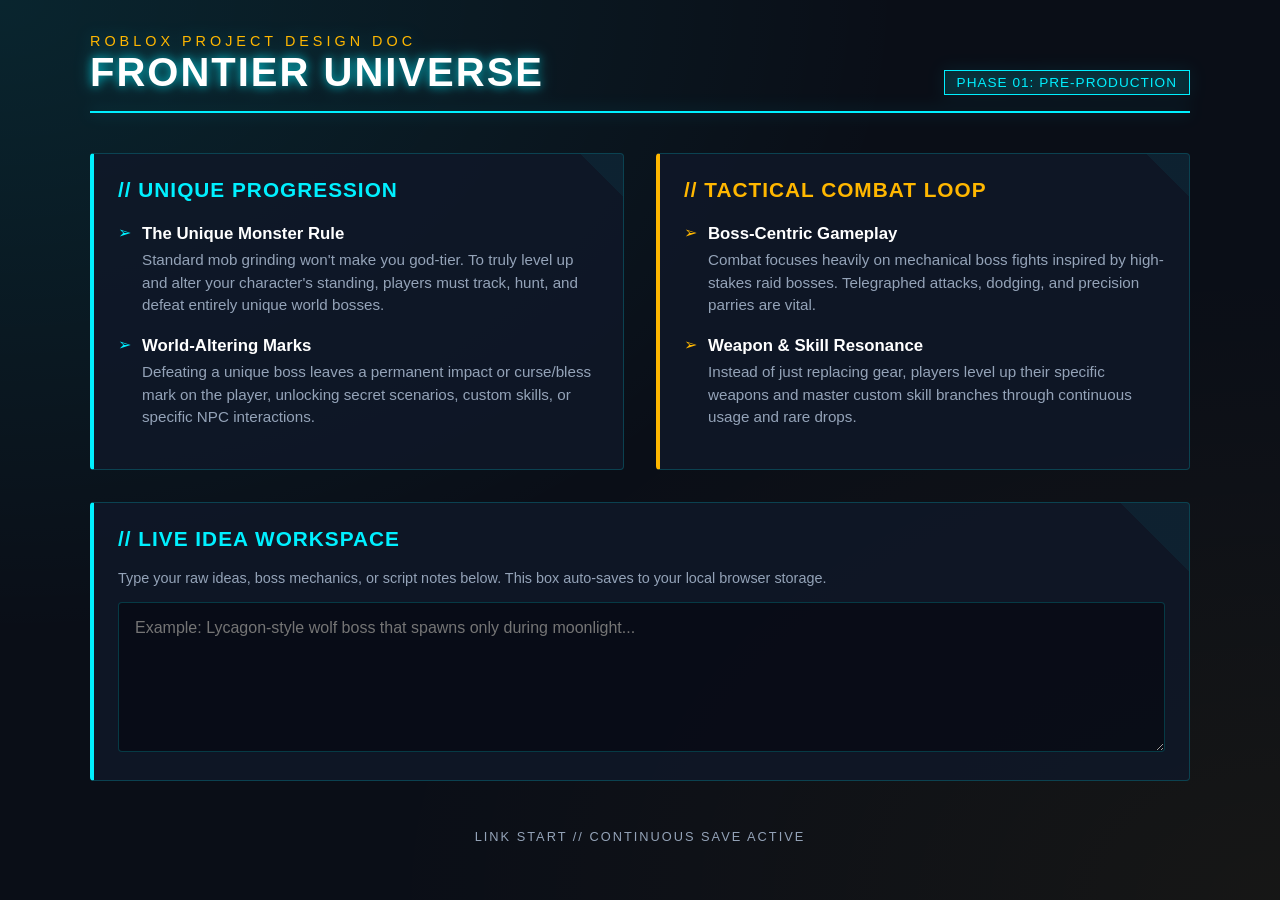
==== index.html @ 8f6ea32e "Create index.html" ====
<!DOCTYPE html>
<html lang="en">
<head>
    <meta charset="UTF-8">
    <meta name="viewport" content="width=device-width, initial-scale=1.0">
    <title>Roblox Project: Frontier - Design Dashboard</title>
    <style>
        :root {
            --bg-color: #0a0e17;
            --panel-bg: rgba(16, 24, 40, 0.85);
            --neon-cyan: #00f0ff;
            --neon-gold: #ffb700;
            --text-main: #e2e8f0;
            --text-dim: #94a3b8;
            --border-glow: drop-shadow(0 0 8px rgba(0, 240, 255, 0.3));
        }

        * {
            box-sizing: border-box;
            margin: 0;
            padding: 0;
            font-family: 'Segoe UI', Roboto, Helvetica, Arial, sans-serif;
        }

        body {
            background-color: var(--bg-color);
            background-image: 
                radial-gradient(at 0% 0%, rgba(0, 240, 255, 0.1) 0px, transparent 50%),
                radial-gradient(at 100% 100%, rgba(255, 183, 0, 0.05) 0px, transparent 50%);
            color: var(--text-main);
            min-height: 100vh;
            padding: 2rem;
            display: flex;
            justify-content: center;
        }

        .container {
            width: 100%;
            max-width: 1100px;
        }

        /* HUD Header */
        header {
            border-bottom: 2px solid var(--neon-cyan);
            padding-bottom: 1rem;
            margin-bottom: 2.5rem;
            display: flex;
            justify-content: space-between;
            align-items: flex-end;
            filter: var(--border-glow);
        }

        .logo-area h1 {
            font-size: 2.5rem;
            font-weight: 800;
            text-transform: uppercase;
            letter-spacing: 2px;
            color: #fff;
            text-shadow: 0 0 10px rgba(0, 240, 255, 0.6);
        }

        .logo-area span {
            color: var(--neon-gold);
            font-size: 0.9rem;
            letter-spacing: 4px;
            text-transform: uppercase;
        }

        .status-badge {
            font-size: 0.85rem;
            color: var(--neon-cyan);
            border: 1px solid var(--neon-cyan);
            padding: 0.25rem 0.75rem;
            text-transform: uppercase;
            letter-spacing: 1px;
            background: rgba(0, 240, 255, 0.1);
        }

        /* Grid Layout */
        .grid {
            display: grid;
            grid-template-columns: 1fr 1fr;
            gap: 2rem;
            margin-bottom: 2rem;
        }

        @media (max-width: 768px) {
            .grid {
                grid-template-columns: 1fr;
            }
        }

        /* Glassmorphic Panels */
        .panel {
            background: var(--panel-bg);
            border: 1px solid rgba(0, 240, 255, 0.2);
            border-left: 4px solid var(--neon-cyan);
            padding: 1.5rem;
            border-radius: 4px;
            position: relative;
            overflow: hidden;
        }

        .panel.gold-variant {
            border-left-color: var(--neon-gold);
            border-solid: 1px rgba(255, 183, 0, 0.2);
        }

        .panel::before {
            content: '';
            position: absolute;
            top: 0;
            left: 0;
            width: 100%;
            height: 100%;
            background: linear-gradient(45deg, transparent 95%, rgba(0, 240, 255, 0.05) 95%);
            pointer-events: none;
        }

        h2 {
            font-size: 1.3rem;
            text-transform: uppercase;
            letter-spacing: 1px;
            margin-bottom: 1.2rem;
            display: flex;
            align-items: center;
            gap: 0.5rem;
        }

        .panel h2 { color: var(--neon-cyan); }
        .panel.gold-variant h2 { color: var(--neon-gold); }

        /* Feature Lists */
        ul {
            list-style: none;
        }

        li {
            margin-bottom: 1rem;
            position: relative;
            padding-left: 1.5rem;
            line-height: 1.5;
        }

        li::before {
            content: '➢';
            position: absolute;
            left: 0;
            color: var(--neon-cyan);
        }

        .gold-variant li::before {
            color: var(--neon-gold);
        }

        li strong {
            color: #fff;
            display: block;
            font-size: 1.05rem;
            margin-bottom: 0.15rem;
        }

        li p {
            color: var(--text-dim);
            font-size: 0.95rem;
        }

        /* Full Width Scratchpad */
        .scratchpad-area {
            grid-column: 1 / -1;
        }

        textarea {
            width: 100%;
            height: 150px;
            background: rgba(5, 8, 15, 0.6);
            border: 1px solid rgba(0, 240, 255, 0.2);
            border-radius: 4px;
            padding: 1rem;
            color: var(--text-main);
            font-size: 1rem;
            resize: vertical;
            outline: none;
            transition: border-color 0.3s;
        }

        textarea:focus {
            border-color: var(--neon-cyan);
            box-shadow: 0 0 10px rgba(0, 240, 255, 0.2);
        }

        footer {
            text-align: center;
            margin-top: 3rem;
            font-size: 0.8rem;
            color: var(--text-dim);
            text-transform: uppercase;
            letter-spacing: 2px;
        }
    </style>
</head>
<body>

<div class="container">
    
    <!-- HUD HEADER -->
    <header>
        <div class="logo-area">
            <span>Roblox Project Design Doc</span>
            <h1>Frontier Universe</h1>
        </div>
        <div class="status-badge">Phase 01: Pre-Production</div>
    </header>

    <!-- MAIN COGNITIVE GRID -->
    <div class="grid">
        
        <!-- CORE PROGRESSION MECHANIC -->
        <div class="panel">
            <h2>// Unique Progression</h2>
            <ul>
                <li>
                    <strong>The Unique Monster Rule</strong>
                    <p>Standard mob grinding won't make you god-tier. To truly level up and alter your character's standing, players must track, hunt, and defeat entirely unique world bosses.</p>
                </li>
                <li>
                    <strong>World-Altering Marks</strong>
                    <p>Defeating a unique boss leaves a permanent impact or curse/bless mark on the player, unlocking secret scenarios, custom skills, or specific NPC interactions.</p>
                </li>
            </ul>
        </div>

        <!-- COMBAT & GEAR -->
        <div class="panel gold-variant">
            <h2>// Tactical Combat Loop</h2>
            <ul>
                <li>
                    <strong>Boss-Centric Gameplay</strong>
                    <p>Combat focuses heavily on mechanical boss fights inspired by high-stakes raid bosses. Telegraphed attacks, dodging, and precision parries are vital.</p>
                </li>
                <li>
                    <strong>Weapon & Skill Resonance</strong>
                    <p>Instead of just replacing gear, players level up their specific weapons and master custom skill branches through continuous usage and rare drops.</p>
                </li>
            </ul>
        </div>

        <!-- SCRATCHPAD FOR BRAINSTORMING -->
        <div class="panel scratchpad-area">
            <h2>// Live Idea Workspace</h2>
            <p style="color: var(--text-dim); font-size: 0.9rem; margin-bottom: 1rem;">
                Type your raw ideas, boss mechanics, or script notes below. This box auto-saves to your local browser storage.
            </p>
            <textarea id="brainstorm-box" placeholder="Example: Lycagon-style wolf boss that spawns only during moonlight..."></textarea>
        </div>

    </div>

    <footer>
        Link Start // Continuous Save Active
    </footer>

</div>

<script>
    // Simple Auto-Save function for your brainstorming session
    const scratchpad = document.getElementById('brainstorm-box');
    
    // Load saved notes if they exist
    if (localStorage.getItem('roblox_frontiers_notes')) {
        scratchpad.value = localStorage.getItem('roblox_frontiers_notes');
    }

    // Listen for typing and save to local storage
    scratchpad.addEventListener('input', () => {
        localStorage.setItem('roblox_frontiers_notes', scratchpad.value);
    });
</script>

</body>
</html>
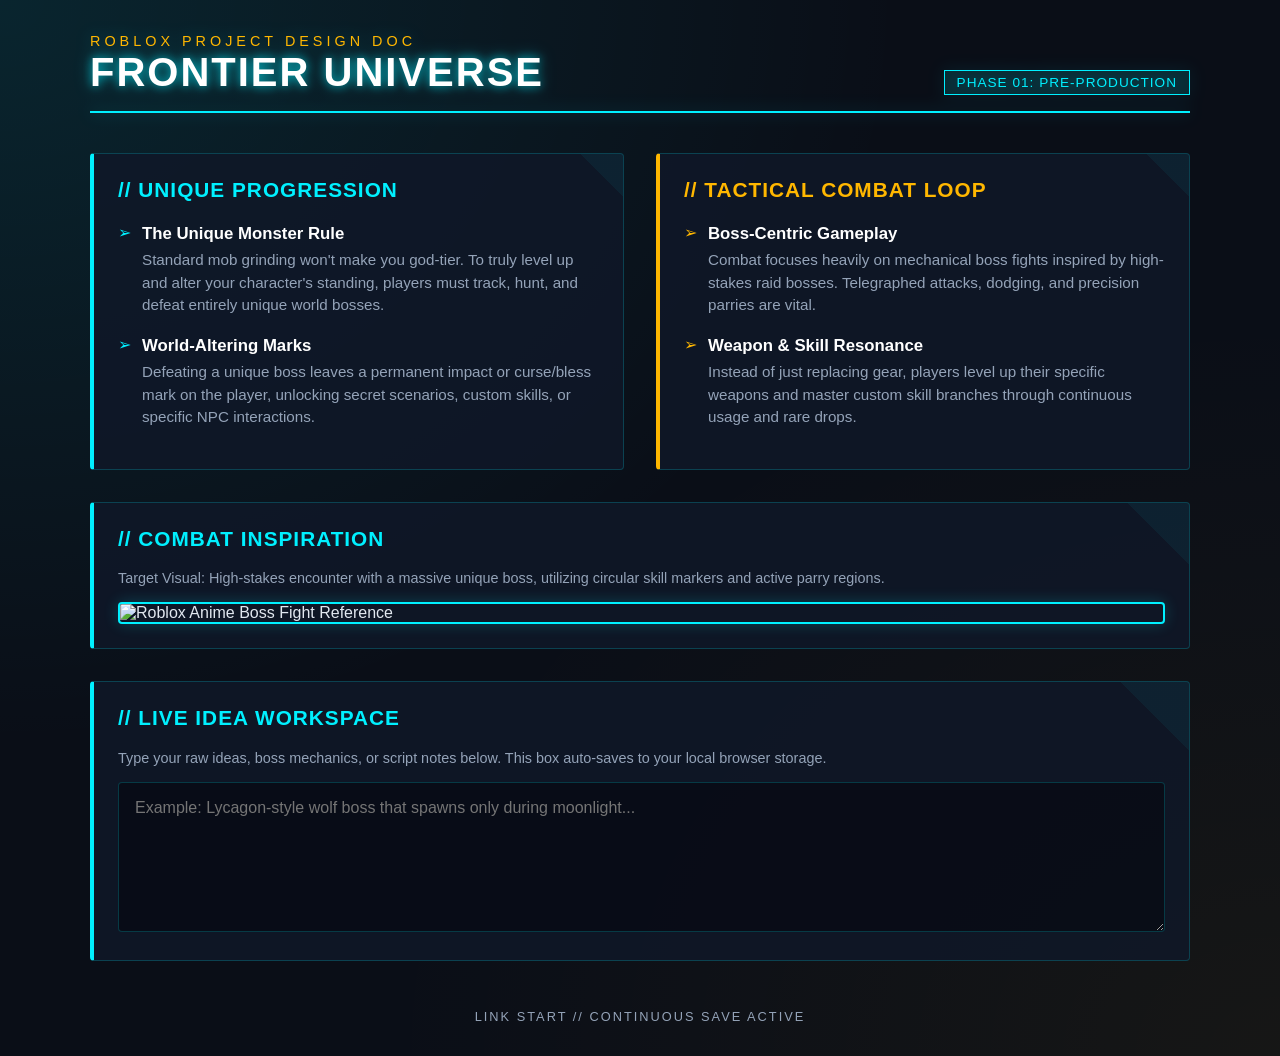
==== commit 784bf5e4: "add a picture" ====
--- a/index.html
+++ b/index.html
@@ -165,9 +165,19 @@
             font-size: 0.95rem;
         }
 
-        /* Full Width Scratchpad */
-        .scratchpad-area {
+        /* Full Width Panels */
+        .full-width {
             grid-column: 1 / -1;
+        }
+
+        .concept-image {
+            max-width: 100%;
+            height: auto;
+            border: 2px solid var(--neon-cyan);
+            border-radius: 4px;
+            box-shadow: 0 0 15px rgba(0, 240, 255, 0.2);
+            margin: 1rem auto 0 auto;
+            display: block;
         }
 
         textarea {
@@ -245,8 +255,15 @@
             </ul>
         </div>
 
+        <!-- IMAGE PANEL -->
+        <div class="panel full-width">
+            <h2>// Combat Inspiration</h2>
+            <p style="color: var(--text-dim); font-size: 0.9rem;">Target Visual: High-stakes encounter with a massive unique boss, utilizing circular skill markers and active parry regions.</p>
+            <img src="https://res.ldrescdn.com/rms/ldplayer/process/img/92200696b1ab4dd2b267f02f9600a9641764191090.jpg?x-oss-process=image/format,webp/quality,Q_100/resize,w_1024" alt="Roblox Anime Boss Fight Reference" class="concept-image">
+        </div>
+
         <!-- SCRATCHPAD FOR BRAINSTORMING -->
-        <div class="panel scratchpad-area">
+        <div class="panel full-width">
             <h2>// Live Idea Workspace</h2>
             <p style="color: var(--text-dim); font-size: 0.9rem; margin-bottom: 1rem;">
                 Type your raw ideas, boss mechanics, or script notes below. This box auto-saves to your local browser storage.
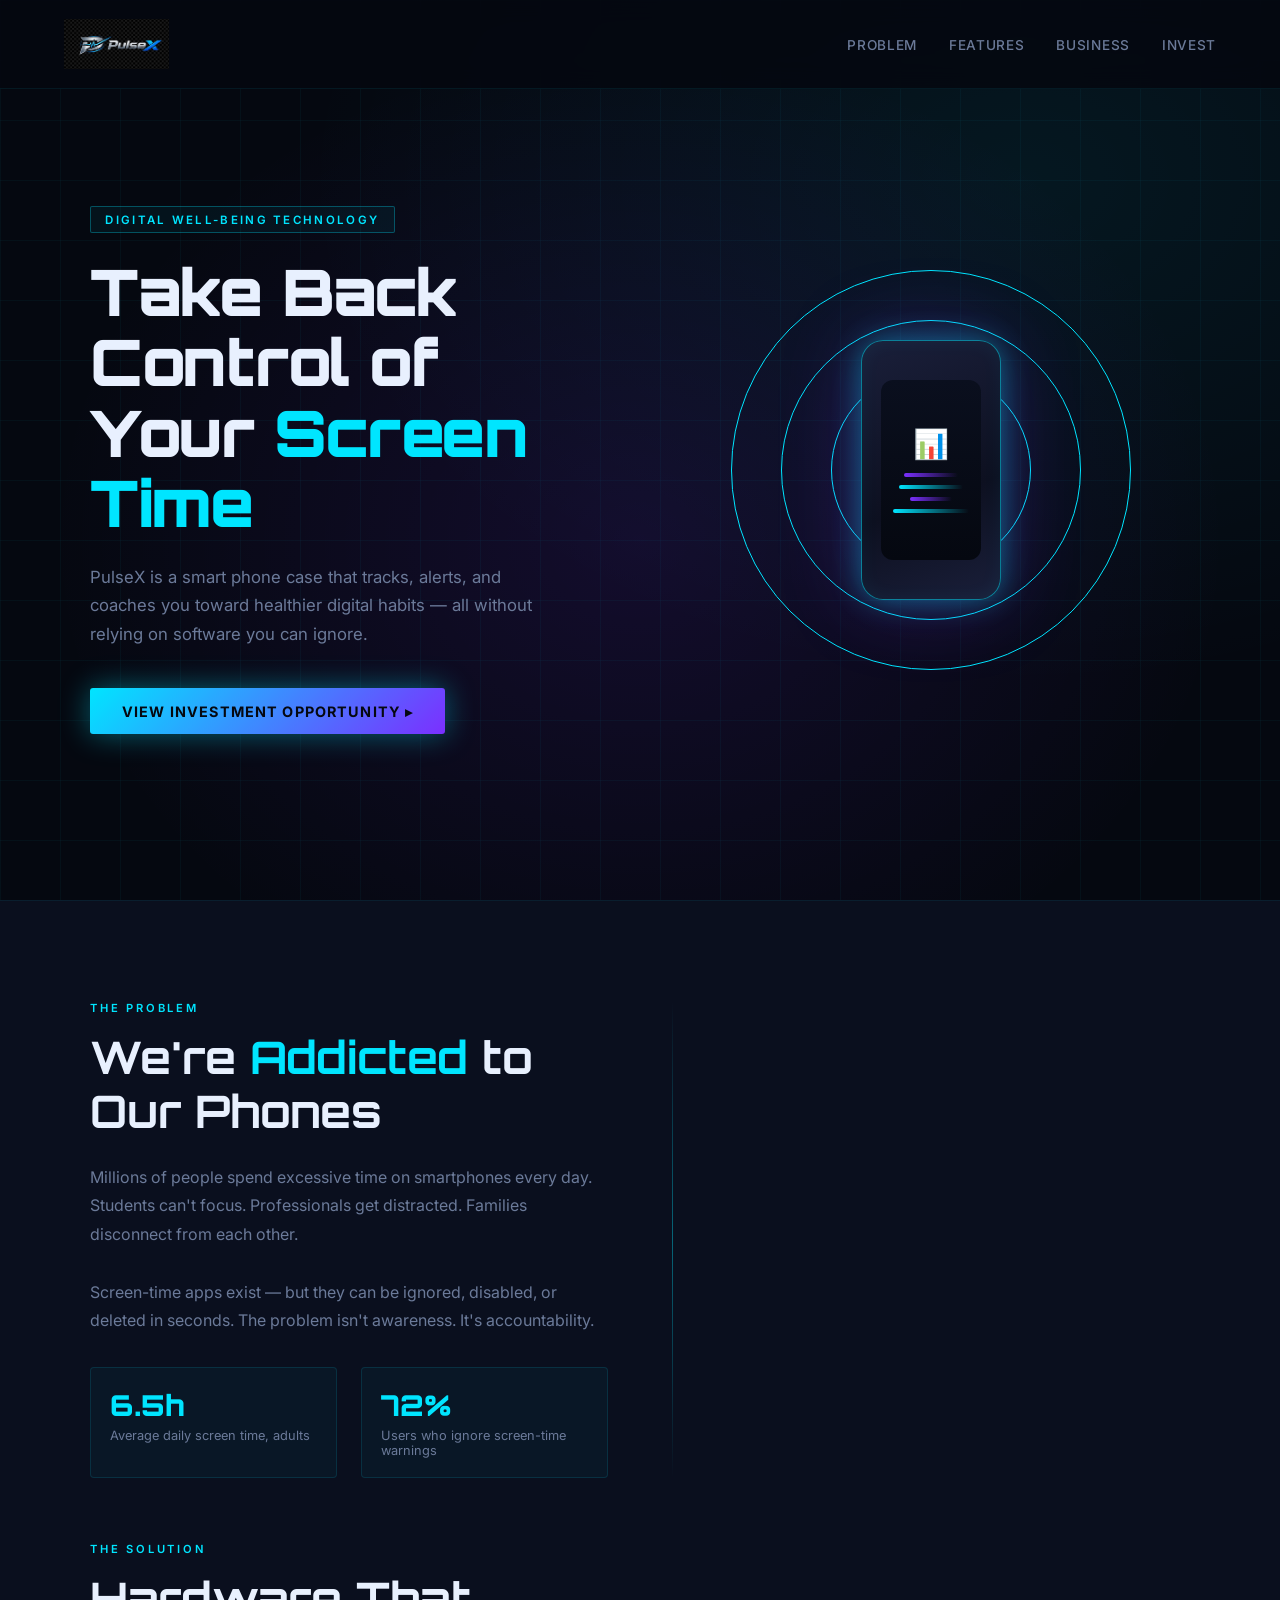
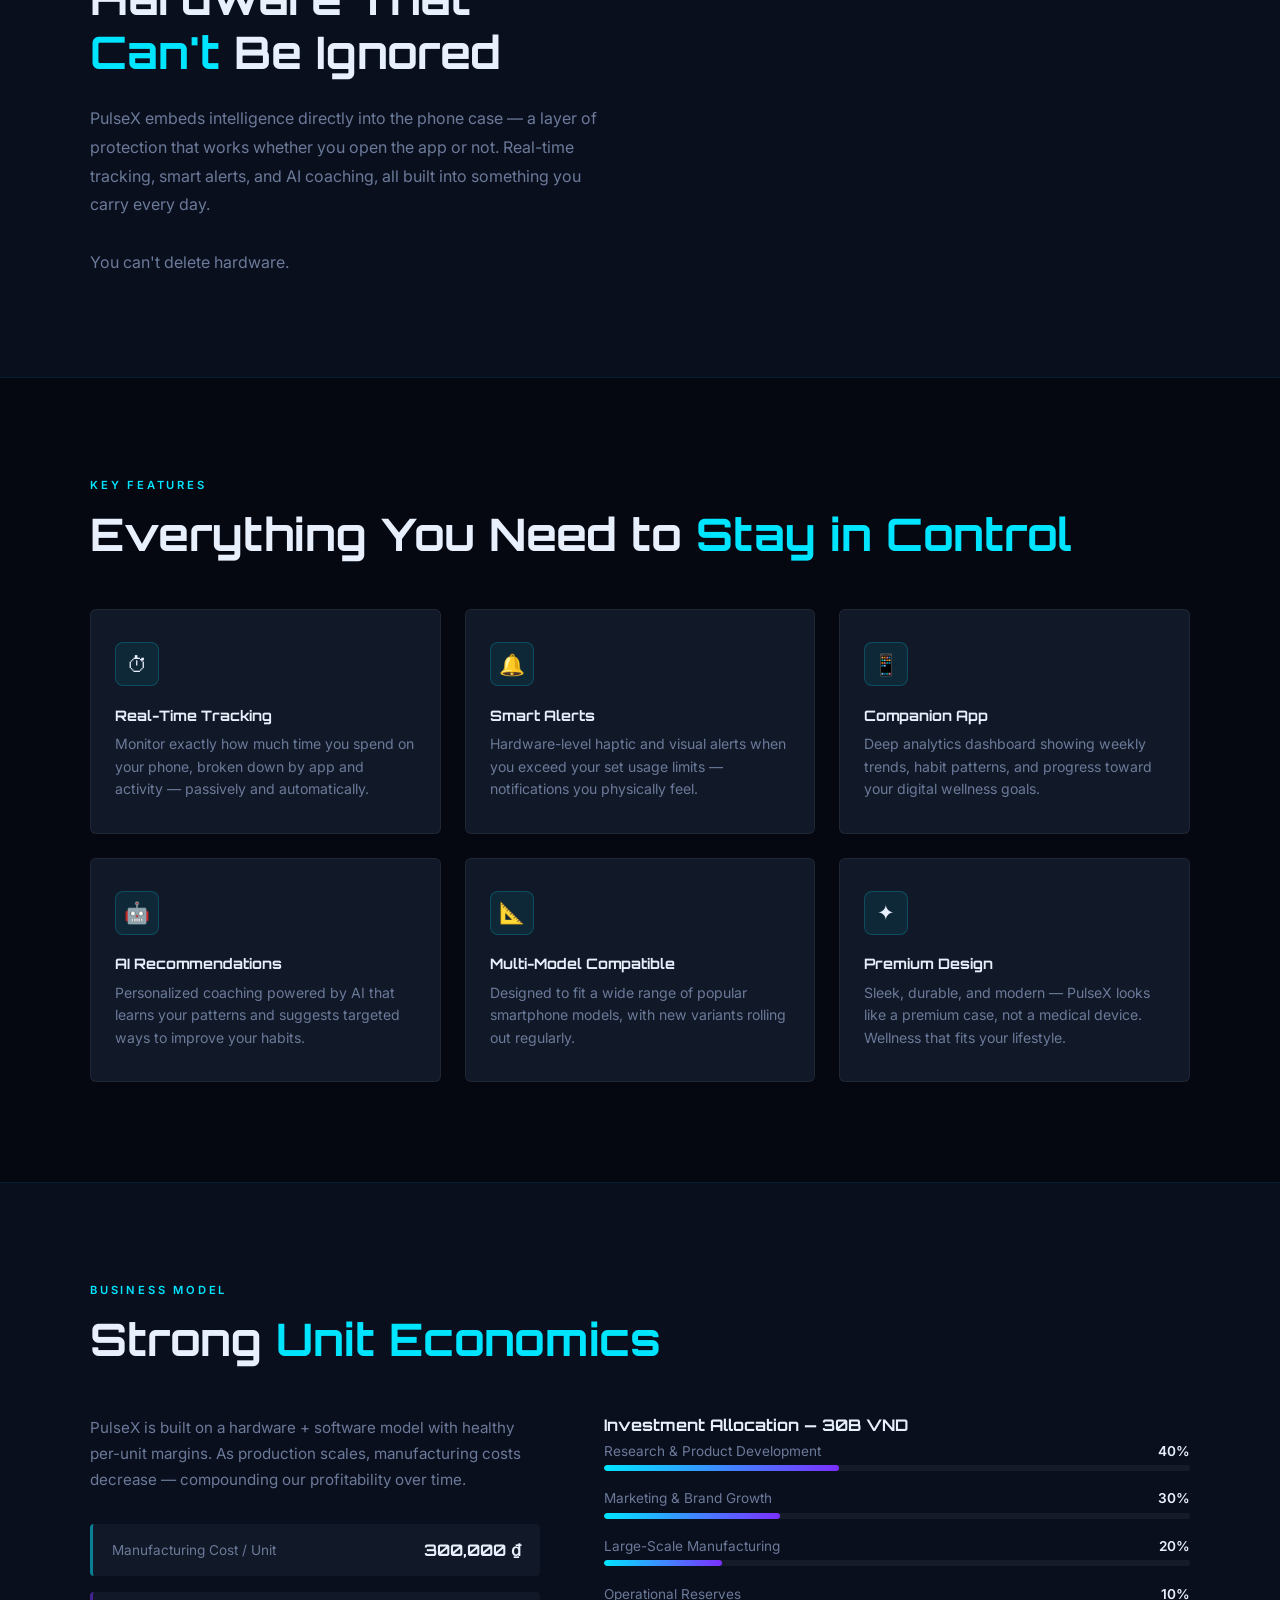
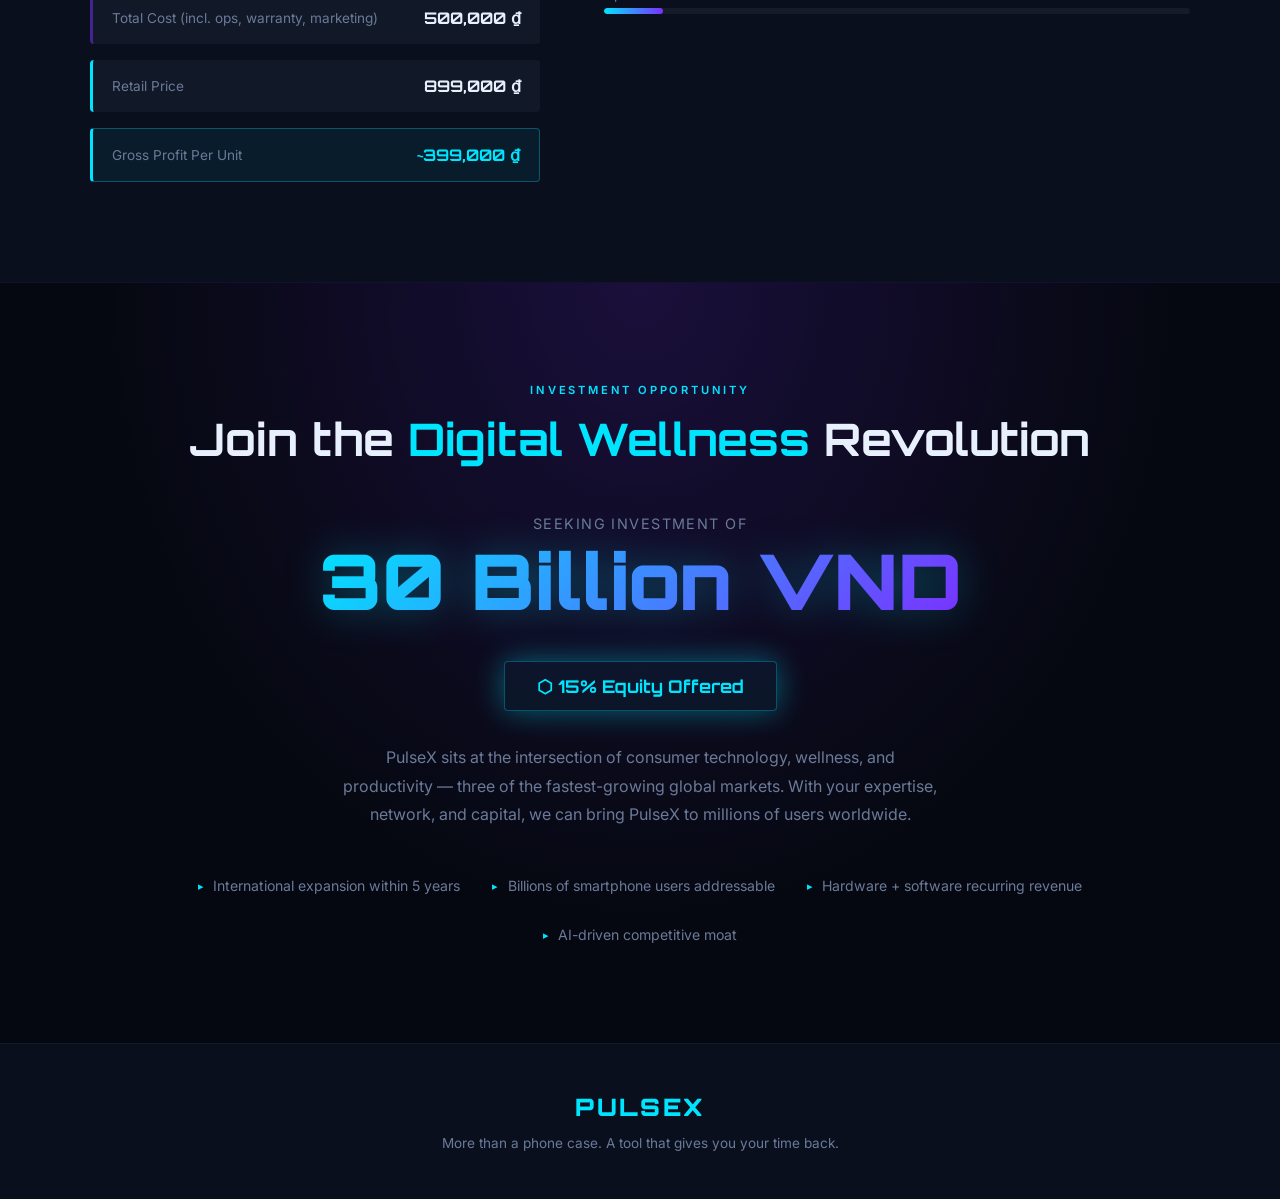
==== commit 7353fd22: "rename website html page" ====
--- a/index.html
+++ b/index.html
@@ -1,298 +1,616 @@
 <!DOCTYPE html>
 <html lang="en">
 <head>
-    <meta charset="UTF-8">
-    <meta name="viewport" content="width=device-width, initial-scale=1.0">
-    <title>Roblox Project: Frontier - Design Dashboard</title>
-    <style>
-        :root {
-            --bg-color: #0a0e17;
-            --panel-bg: rgba(16, 24, 40, 0.85);
-            --neon-cyan: #00f0ff;
-            --neon-gold: #ffb700;
-            --text-main: #e2e8f0;
-            --text-dim: #94a3b8;
-            --border-glow: drop-shadow(0 0 8px rgba(0, 240, 255, 0.3));
-        }
-
-        * {
-            box-sizing: border-box;
-            margin: 0;
-            padding: 0;
-            font-family: 'Segoe UI', Roboto, Helvetica, Arial, sans-serif;
-        }
-
-        body {
-            background-color: var(--bg-color);
-            background-image: 
-                radial-gradient(at 0% 0%, rgba(0, 240, 255, 0.1) 0px, transparent 50%),
-                radial-gradient(at 100% 100%, rgba(255, 183, 0, 0.05) 0px, transparent 50%);
-            color: var(--text-main);
-            min-height: 100vh;
-            padding: 2rem;
-            display: flex;
-            justify-content: center;
-        }
-
-        .container {
-            width: 100%;
-            max-width: 1100px;
-        }
-
-        /* HUD Header */
-        header {
-            border-bottom: 2px solid var(--neon-cyan);
-            padding-bottom: 1rem;
-            margin-bottom: 2.5rem;
-            display: flex;
-            justify-content: space-between;
-            align-items: flex-end;
-            filter: var(--border-glow);
-        }
-
-        .logo-area h1 {
-            font-size: 2.5rem;
-            font-weight: 800;
-            text-transform: uppercase;
-            letter-spacing: 2px;
-            color: #fff;
-            text-shadow: 0 0 10px rgba(0, 240, 255, 0.6);
-        }
-
-        .logo-area span {
-            color: var(--neon-gold);
-            font-size: 0.9rem;
-            letter-spacing: 4px;
-            text-transform: uppercase;
-        }
-
-        .status-badge {
-            font-size: 0.85rem;
-            color: var(--neon-cyan);
-            border: 1px solid var(--neon-cyan);
-            padding: 0.25rem 0.75rem;
-            text-transform: uppercase;
-            letter-spacing: 1px;
-            background: rgba(0, 240, 255, 0.1);
-        }
-
-        /* Grid Layout */
-        .grid {
-            display: grid;
-            grid-template-columns: 1fr 1fr;
-            gap: 2rem;
-            margin-bottom: 2rem;
-        }
-
-        @media (max-width: 768px) {
-            .grid {
-                grid-template-columns: 1fr;
-            }
-        }
-
-        /* Glassmorphic Panels */
-        .panel {
-            background: var(--panel-bg);
-            border: 1px solid rgba(0, 240, 255, 0.2);
-            border-left: 4px solid var(--neon-cyan);
-            padding: 1.5rem;
-            border-radius: 4px;
-            position: relative;
-            overflow: hidden;
-        }
-
-        .panel.gold-variant {
-            border-left-color: var(--neon-gold);
-            border-solid: 1px rgba(255, 183, 0, 0.2);
-        }
-
-        .panel::before {
-            content: '';
-            position: absolute;
-            top: 0;
-            left: 0;
-            width: 100%;
-            height: 100%;
-            background: linear-gradient(45deg, transparent 95%, rgba(0, 240, 255, 0.05) 95%);
-            pointer-events: none;
-        }
-
-        h2 {
-            font-size: 1.3rem;
-            text-transform: uppercase;
-            letter-spacing: 1px;
-            margin-bottom: 1.2rem;
-            display: flex;
-            align-items: center;
-            gap: 0.5rem;
-        }
-
-        .panel h2 { color: var(--neon-cyan); }
-        .panel.gold-variant h2 { color: var(--neon-gold); }
-
-        /* Feature Lists */
-        ul {
-            list-style: none;
-        }
-
-        li {
-            margin-bottom: 1rem;
-            position: relative;
-            padding-left: 1.5rem;
-            line-height: 1.5;
-        }
-
-        li::before {
-            content: '➢';
-            position: absolute;
-            left: 0;
-            color: var(--neon-cyan);
-        }
-
-        .gold-variant li::before {
-            color: var(--neon-gold);
-        }
-
-        li strong {
-            color: #fff;
-            display: block;
-            font-size: 1.05rem;
-            margin-bottom: 0.15rem;
-        }
-
-        li p {
-            color: var(--text-dim);
-            font-size: 0.95rem;
-        }
-
-        /* Full Width Panels */
-        .full-width {
-            grid-column: 1 / -1;
-        }
-
-        .concept-image {
-            max-width: 100%;
-            height: auto;
-            border: 2px solid var(--neon-cyan);
-            border-radius: 4px;
-            box-shadow: 0 0 15px rgba(0, 240, 255, 0.2);
-            margin: 1rem auto 0 auto;
-            display: block;
-        }
-
-        textarea {
-            width: 100%;
-            height: 150px;
-            background: rgba(5, 8, 15, 0.6);
-            border: 1px solid rgba(0, 240, 255, 0.2);
-            border-radius: 4px;
-            padding: 1rem;
-            color: var(--text-main);
-            font-size: 1rem;
-            resize: vertical;
-            outline: none;
-            transition: border-color 0.3s;
-        }
-
-        textarea:focus {
-            border-color: var(--neon-cyan);
-            box-shadow: 0 0 10px rgba(0, 240, 255, 0.2);
-        }
-
-        footer {
-            text-align: center;
-            margin-top: 3rem;
-            font-size: 0.8rem;
-            color: var(--text-dim);
-            text-transform: uppercase;
-            letter-spacing: 2px;
-        }
-    </style>
+<meta charset="UTF-8"/>
+<meta name="viewport" content="width=device-width, initial-scale=1.0"/>
+<title>PulseX – Smart Phone Case for Digital Well-Being</title>
+<link href="https://fonts.googleapis.com/css2?family=Orbitron:wght@400;700;900&family=Inter:wght@300;400;500;600&display=swap" rel="stylesheet"/>
+<style>
+  :root {
+    --black: #050810;
+    --deep: #0a0f1e;
+    --card: #111827;
+    --cyan: #00E5FF;
+    --purple: #7B2FFF;
+    --white: #E8F0FE;
+    --dim: #6B7A99;
+    --glow-cyan: 0 0 30px rgba(0,229,255,0.4);
+    --glow-purple: 0 0 30px rgba(123,47,255,0.4);
+  }
+
+  *, *::before, *::after { box-sizing: border-box; margin: 0; padding: 0; }
+
+  html { scroll-behavior: smooth; }
+
+  body {
+    background: var(--black);
+    color: var(--white);
+    font-family: 'Inter', sans-serif;
+    overflow-x: hidden;
+  }
+
+  /* NAV */
+  nav {
+    position: fixed; top: 0; left: 0; right: 0; z-index: 100;
+    display: flex; align-items: center; justify-content: space-between;
+    padding: 1.2rem 5%;
+    background: rgba(5,8,16,0.85);
+    backdrop-filter: blur(12px);
+    border-bottom: 1px solid rgba(0,229,255,0.08);
+  }
+  .nav-logo {
+    font-family: 'Orbitron', sans-serif;
+    font-weight: 900; font-size: 1.3rem;
+    color: var(--cyan);
+    letter-spacing: 0.1em;
+  }
+  .nav-logo span { color: var(--white); }
+  .nav-links { display: flex; gap: 2rem; list-style: none; }
+  .nav-links a {
+    color: var(--dim); font-size: 0.85rem; text-decoration: none;
+    letter-spacing: 0.05em; text-transform: uppercase; font-weight: 500;
+    transition: color 0.2s;
+  }
+  .nav-links a:hover { color: var(--cyan); }
+
+  /* HERO */
+  #hero {
+    min-height: 100vh;
+    display: flex; align-items: center; justify-content: center;
+    position: relative; overflow: hidden;
+    padding: 120px 5% 80px;
+    background: radial-gradient(ellipse at 50% 60%, rgba(123,47,255,0.12) 0%, transparent 65%),
+                radial-gradient(ellipse at 80% 20%, rgba(0,229,255,0.07) 0%, transparent 50%),
+                var(--black);
+  }
+
+  /* grid lines */
+  #hero::before {
+    content: '';
+    position: absolute; inset: 0;
+    background-image:
+      linear-gradient(rgba(0,229,255,0.04) 1px, transparent 1px),
+      linear-gradient(90deg, rgba(0,229,255,0.04) 1px, transparent 1px);
+    background-size: 60px 60px;
+    pointer-events: none;
+  }
+
+  .hero-inner {
+    position: relative; z-index: 2;
+    display: grid; grid-template-columns: 1fr 1fr;
+    gap: 4rem; align-items: center; max-width: 1100px; width: 100%;
+  }
+
+  .hero-tag {
+    display: inline-block;
+    font-size: 0.72rem; letter-spacing: 0.2em; text-transform: uppercase;
+    color: var(--cyan); font-weight: 600;
+    border: 1px solid rgba(0,229,255,0.3);
+    padding: 0.35rem 0.9rem; border-radius: 2px;
+    margin-bottom: 1.5rem;
+    background: rgba(0,229,255,0.05);
+  }
+
+  .hero-title {
+    font-family: 'Orbitron', sans-serif;
+    font-size: clamp(2.4rem, 5vw, 4rem);
+    font-weight: 900;
+    line-height: 1.1;
+    letter-spacing: -0.02em;
+    margin-bottom: 1.5rem;
+  }
+  .hero-title .accent { color: var(--cyan); }
+
+  .hero-sub {
+    color: var(--dim); font-size: 1.05rem; line-height: 1.7;
+    margin-bottom: 2.5rem; max-width: 460px;
+  }
+
+  .hero-cta {
+    display: inline-flex; align-items: center; gap: 0.6rem;
+    background: linear-gradient(135deg, var(--cyan), var(--purple));
+    color: var(--black); font-weight: 700; font-size: 0.9rem;
+    letter-spacing: 0.08em; text-transform: uppercase;
+    padding: 0.9rem 2rem; border-radius: 3px;
+    text-decoration: none;
+    box-shadow: var(--glow-cyan);
+    transition: transform 0.2s, box-shadow 0.2s;
+  }
+  .hero-cta:hover { transform: translateY(-2px); box-shadow: 0 0 50px rgba(0,229,255,0.5); }
+
+  /* PULSE ANIMATION */
+  .pulse-visual {
+    position: relative; display: flex;
+    align-items: center; justify-content: center;
+    height: 420px;
+  }
+
+  .pulse-rings {
+    position: absolute; inset: 0;
+    display: flex; align-items: center; justify-content: center;
+  }
+  .ring {
+    position: absolute;
+    border-radius: 50%;
+    border: 1px solid var(--cyan);
+    animation: pulseRing 3s ease-out infinite;
+  }
+  .ring:nth-child(1) { width: 120px; height: 120px; animation-delay: 0s; }
+  .ring:nth-child(2) { width: 200px; height: 200px; animation-delay: 0.8s; }
+  .ring:nth-child(3) { width: 300px; height: 300px; animation-delay: 1.6s; }
+  .ring:nth-child(4) { width: 400px; height: 400px; animation-delay: 2.4s; }
+
+  @keyframes pulseRing {
+    0%   { opacity: 0.7; transform: scale(0.85); }
+    100% { opacity: 0; transform: scale(1.1); }
+  }
+
+  .phone-case {
+    position: relative; z-index: 2;
+    width: 140px; height: 260px;
+    background: linear-gradient(160deg, #1a1f3a 0%, #0d1020 60%, #1a1f3a 100%);
+    border-radius: 22px;
+    border: 1.5px solid rgba(0,229,255,0.5);
+    box-shadow: var(--glow-cyan), 0 0 80px rgba(123,47,255,0.3), inset 0 0 20px rgba(0,229,255,0.05);
+    display: flex; align-items: center; justify-content: center;
+    flex-direction: column; gap: 0.5rem;
+  }
+  .phone-screen {
+    width: 100px; height: 180px;
+    background: linear-gradient(180deg, #0a0f1e 0%, #050810 100%);
+    border-radius: 12px;
+    display: flex; flex-direction: column;
+    align-items: center; justify-content: center; gap: 8px;
+    padding: 12px;
+  }
+  .screen-bar {
+    width: 100%; height: 4px; border-radius: 2px;
+    background: linear-gradient(90deg, var(--cyan), transparent);
+    animation: screenBar 2s ease-in-out infinite alternate;
+  }
+  .screen-bar:nth-child(2) { width: 70%; animation-delay: 0.3s; background: linear-gradient(90deg, var(--purple), transparent); }
+  .screen-bar:nth-child(3) { width: 85%; animation-delay: 0.6s; }
+  .screen-bar:nth-child(4) { width: 55%; animation-delay: 0.9s; background: linear-gradient(90deg, var(--purple), transparent); }
+  .screen-icon {
+    font-size: 1.8rem; margin-bottom: 4px;
+  }
+
+  @keyframes screenBar {
+    from { opacity: 0.4; }
+    to   { opacity: 1; }
+  }
+
+  /* SECTIONS */
+  section { padding: 100px 5%; }
+  .section-inner { max-width: 1100px; margin: 0 auto; }
+
+  .eyebrow {
+    font-size: 0.7rem; letter-spacing: 0.25em; text-transform: uppercase;
+    color: var(--cyan); font-weight: 600; margin-bottom: 1rem;
+  }
+  .section-title {
+    font-family: 'Orbitron', sans-serif;
+    font-size: clamp(1.8rem, 3.5vw, 2.8rem);
+    font-weight: 700; line-height: 1.2;
+    margin-bottom: 1.5rem;
+  }
+  .section-title .acc { color: var(--cyan); }
+
+  /* PROBLEM + SOLUTION */
+  #problem {
+    background: var(--deep);
+    border-top: 1px solid rgba(0,229,255,0.07);
+    border-bottom: 1px solid rgba(0,229,255,0.07);
+  }
+
+  .two-col {
+    display: grid; grid-template-columns: 1fr 1fr;
+    gap: 4rem; align-items: start;
+  }
+
+  .prob-body, .sol-body {
+    color: var(--dim); font-size: 1rem; line-height: 1.8;
+  }
+
+  .divider-line {
+    width: 1px; background: linear-gradient(to bottom, transparent, rgba(0,229,255,0.4), transparent);
+    align-self: stretch;
+  }
+
+  .stat-grid {
+    display: grid; grid-template-columns: 1fr 1fr;
+    gap: 1.5rem; margin-top: 2rem;
+  }
+  .stat-card {
+    background: rgba(0,229,255,0.04);
+    border: 1px solid rgba(0,229,255,0.12);
+    border-radius: 4px; padding: 1.2rem;
+  }
+  .stat-num {
+    font-family: 'Orbitron', sans-serif;
+    font-size: 1.8rem; font-weight: 900; color: var(--cyan);
+  }
+  .stat-label { font-size: 0.8rem; color: var(--dim); margin-top: 0.3rem; }
+
+  /* FEATURES */
+  #features { background: var(--black); }
+
+  .features-grid {
+    display: grid; grid-template-columns: repeat(3, 1fr);
+    gap: 1.5rem; margin-top: 3rem;
+  }
+  .feature-card {
+    background: var(--card);
+    border: 1px solid rgba(255,255,255,0.06);
+    border-radius: 6px; padding: 2rem 1.5rem;
+    transition: border-color 0.3s, transform 0.3s;
+    position: relative; overflow: hidden;
+  }
+  .feature-card::before {
+    content: '';
+    position: absolute; top: 0; left: 0; right: 0; height: 2px;
+    background: linear-gradient(90deg, var(--cyan), var(--purple));
+    transform: scaleX(0); transform-origin: left;
+    transition: transform 0.3s;
+  }
+  .feature-card:hover { border-color: rgba(0,229,255,0.2); transform: translateY(-4px); }
+  .feature-card:hover::before { transform: scaleX(1); }
+
+  .feat-icon {
+    width: 44px; height: 44px;
+    background: rgba(0,229,255,0.08);
+    border: 1px solid rgba(0,229,255,0.2);
+    border-radius: 8px;
+    display: flex; align-items: center; justify-content: center;
+    font-size: 1.3rem; margin-bottom: 1.2rem;
+  }
+  .feat-title {
+    font-family: 'Orbitron', sans-serif;
+    font-size: 0.9rem; font-weight: 700;
+    margin-bottom: 0.6rem; color: var(--white);
+  }
+  .feat-desc { font-size: 0.88rem; color: var(--dim); line-height: 1.6; }
+
+  /* PRICING / BUSINESS MODEL */
+  #pricing {
+    background: var(--deep);
+    border-top: 1px solid rgba(0,229,255,0.07);
+  }
+
+  .pricing-layout {
+    display: grid; grid-template-columns: 1fr 1.3fr;
+    gap: 4rem; align-items: start; margin-top: 3rem;
+  }
+
+  .cost-breakdown { display: flex; flex-direction: column; gap: 1rem; }
+  .cost-row {
+    display: flex; align-items: center; justify-content: space-between;
+    padding: 1rem 1.2rem;
+    background: var(--card); border-radius: 4px;
+    border-left: 3px solid transparent;
+  }
+  .cost-row.mfg { border-left-color: rgba(0,229,255,0.5); }
+  .cost-row.total { border-left-color: rgba(123,47,255,0.5); }
+  .cost-row.retail { border-left-color: var(--cyan); }
+  .cost-row.profit {
+    border: 1px solid rgba(0,229,255,0.3);
+    border-left: 3px solid var(--cyan);
+    background: rgba(0,229,255,0.06);
+  }
+  .cost-label { font-size: 0.85rem; color: var(--dim); }
+  .cost-value {
+    font-family: 'Orbitron', sans-serif;
+    font-size: 1rem; font-weight: 700; color: var(--white);
+  }
+  .cost-row.profit .cost-value { color: var(--cyan); }
+
+  .invest-allocation { display: flex; flex-direction: column; gap: 1.2rem; }
+  .alloc-title {
+    font-family: 'Orbitron', sans-serif;
+    font-size: 1rem; font-weight: 700; margin-bottom: 0.5rem;
+    color: var(--white);
+  }
+  .alloc-item { display: flex; flex-direction: column; gap: 0.4rem; }
+  .alloc-header { display: flex; justify-content: space-between; font-size: 0.85rem; color: var(--dim); }
+  .alloc-pct { color: var(--white); font-weight: 600; }
+  .alloc-bar-track {
+    height: 6px; background: rgba(255,255,255,0.05); border-radius: 3px; overflow: hidden;
+  }
+  .alloc-bar-fill {
+    height: 100%; border-radius: 3px;
+    background: linear-gradient(90deg, var(--cyan), var(--purple));
+    transition: width 1s ease;
+  }
+
+  /* INVESTMENT */
+  #investment {
+    background: radial-gradient(ellipse at 50% 0%, rgba(123,47,255,0.18) 0%, transparent 60%),
+                var(--black);
+    text-align: center;
+    border-top: 1px solid rgba(123,47,255,0.15);
+  }
+
+  .invest-hero {
+    display: flex; flex-direction: column; align-items: center; gap: 2rem;
+    margin-top: 3rem;
+  }
+
+  .invest-amount {
+    font-family: 'Orbitron', sans-serif;
+    font-size: clamp(2.5rem, 6vw, 5rem);
+    font-weight: 900;
+    background: linear-gradient(135deg, var(--cyan), var(--purple));
+    -webkit-background-clip: text; -webkit-text-fill-color: transparent;
+    background-clip: text;
+    filter: drop-shadow(0 0 20px rgba(0,229,255,0.3));
+  }
+  .invest-label { color: var(--dim); font-size: 0.9rem; letter-spacing: 0.1em; text-transform: uppercase; }
+
+  .equity-badge {
+    display: inline-flex; align-items: center; gap: 0.5rem;
+    font-family: 'Orbitron', sans-serif;
+    font-size: 1.1rem; font-weight: 700;
+    color: var(--cyan);
+    border: 1px solid rgba(0,229,255,0.3);
+    padding: 0.8rem 2rem; border-radius: 4px;
+    background: rgba(0,229,255,0.05);
+    box-shadow: var(--glow-cyan);
+  }
+
+  .invest-pitch {
+    max-width: 600px; color: var(--dim); line-height: 1.8; font-size: 1rem;
+  }
+
+  .vision-points {
+    display: flex; gap: 2rem; flex-wrap: wrap; justify-content: center; margin-top: 1rem;
+  }
+  .vision-pt {
+    display: flex; align-items: center; gap: 0.6rem;
+    font-size: 0.88rem; color: var(--dim);
+  }
+  .vision-pt::before {
+    content: '▸'; color: var(--cyan); font-size: 0.7rem;
+  }
+
+  /* FOOTER */
+  footer {
+    background: var(--deep);
+    border-top: 1px solid rgba(0,229,255,0.08);
+    padding: 3rem 5%;
+    text-align: center;
+  }
+  .footer-logo {
+    font-family: 'Orbitron', sans-serif;
+    font-size: 1.5rem; font-weight: 900; color: var(--cyan);
+    letter-spacing: 0.1em; margin-bottom: 0.8rem;
+  }
+  .footer-tagline { color: var(--dim); font-size: 0.85rem; }
+
+  /* RESPONSIVE */
+  @media (max-width: 768px) {
+    .hero-inner, .two-col, .features-grid, .pricing-layout {
+      grid-template-columns: 1fr; gap: 2.5rem;
+    }
+    .divider-line { display: none; }
+    .pulse-visual { height: 280px; }
+    .ring:nth-child(4) { display: none; }
+    nav { padding: 1rem 4%; }
+    .nav-links { gap: 1rem; }
+  }
+
+  @media (prefers-reduced-motion: reduce) {
+    .ring, .screen-bar { animation: none; }
+  }
+</style>
 </head>
 <body>
 
-<div class="container">
-    
-    <!-- HUD HEADER -->
-    <header>
-        <div class="logo-area">
-            <span>Roblox Project Design Doc</span>
-            <h1>Frontier Universe</h1>
+<!-- NAV -->
+<nav>
+  <div class="nav-logo"><img src="[data-uri]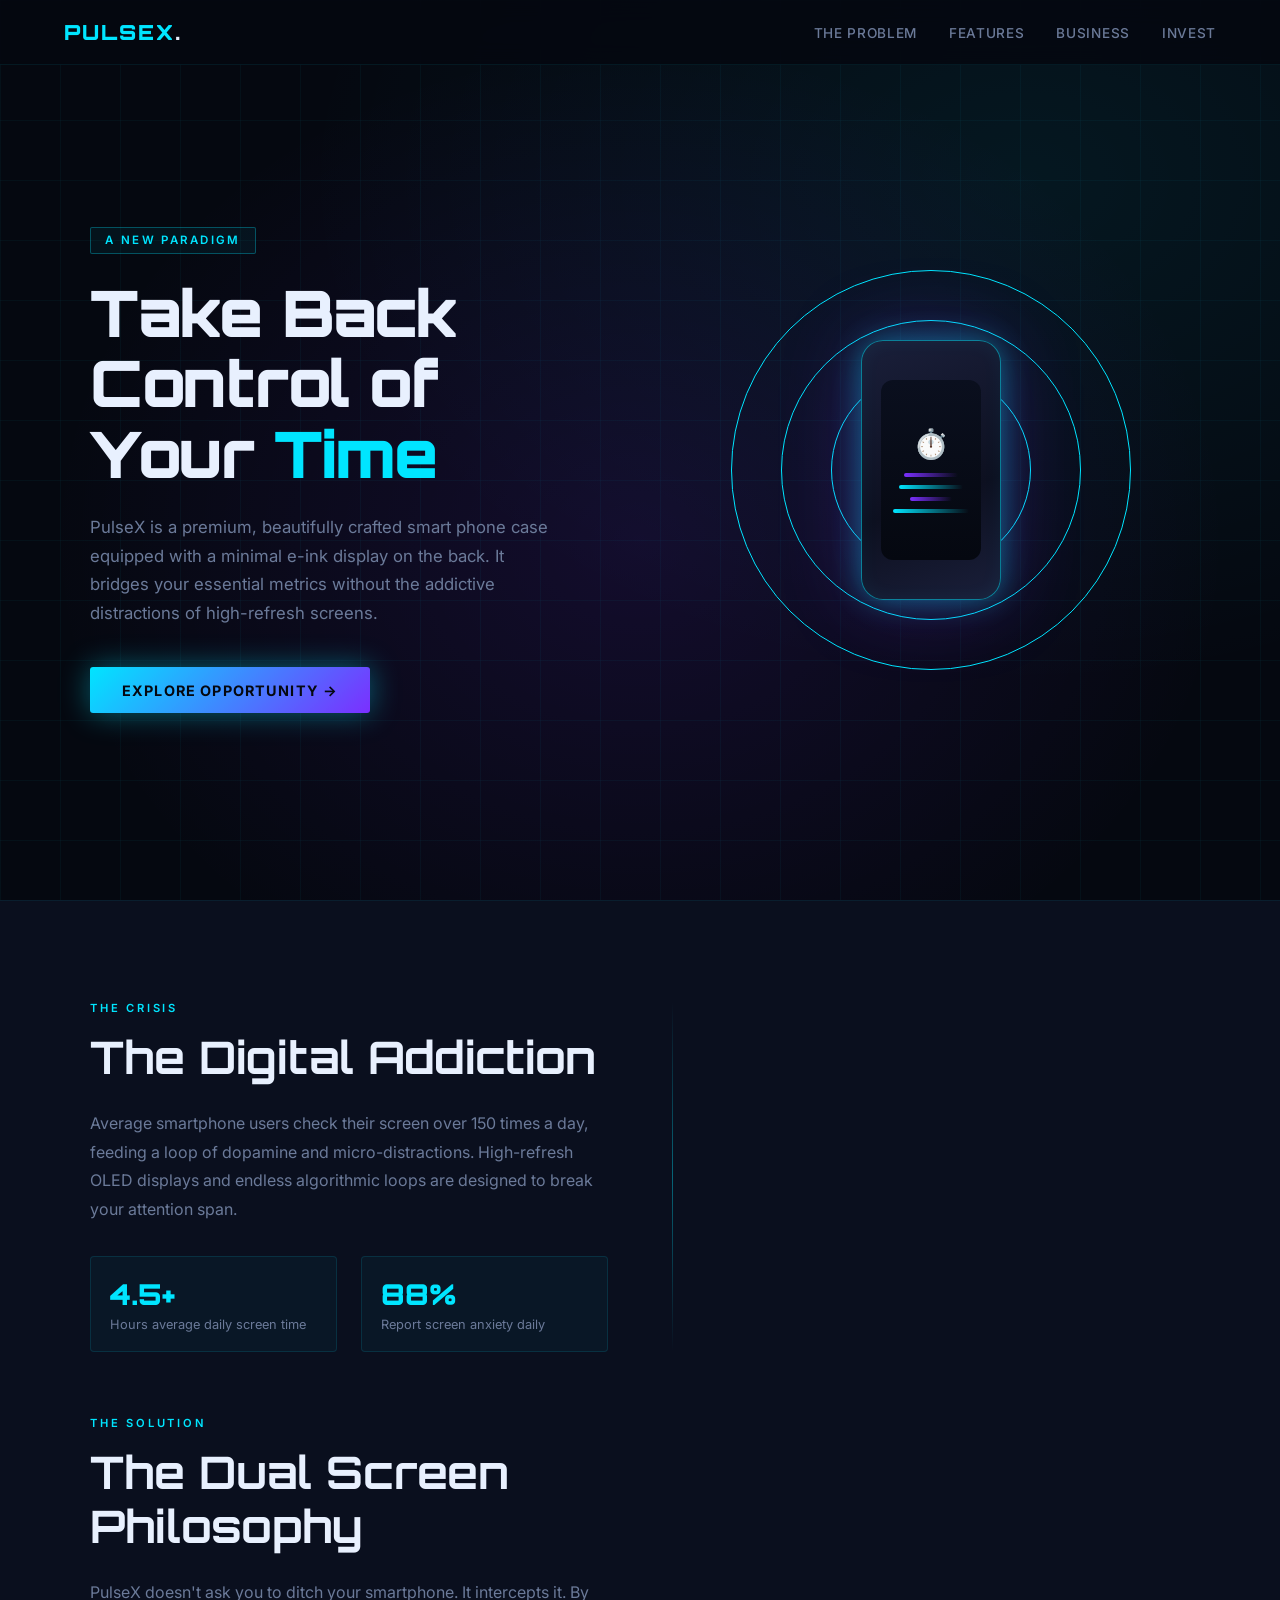
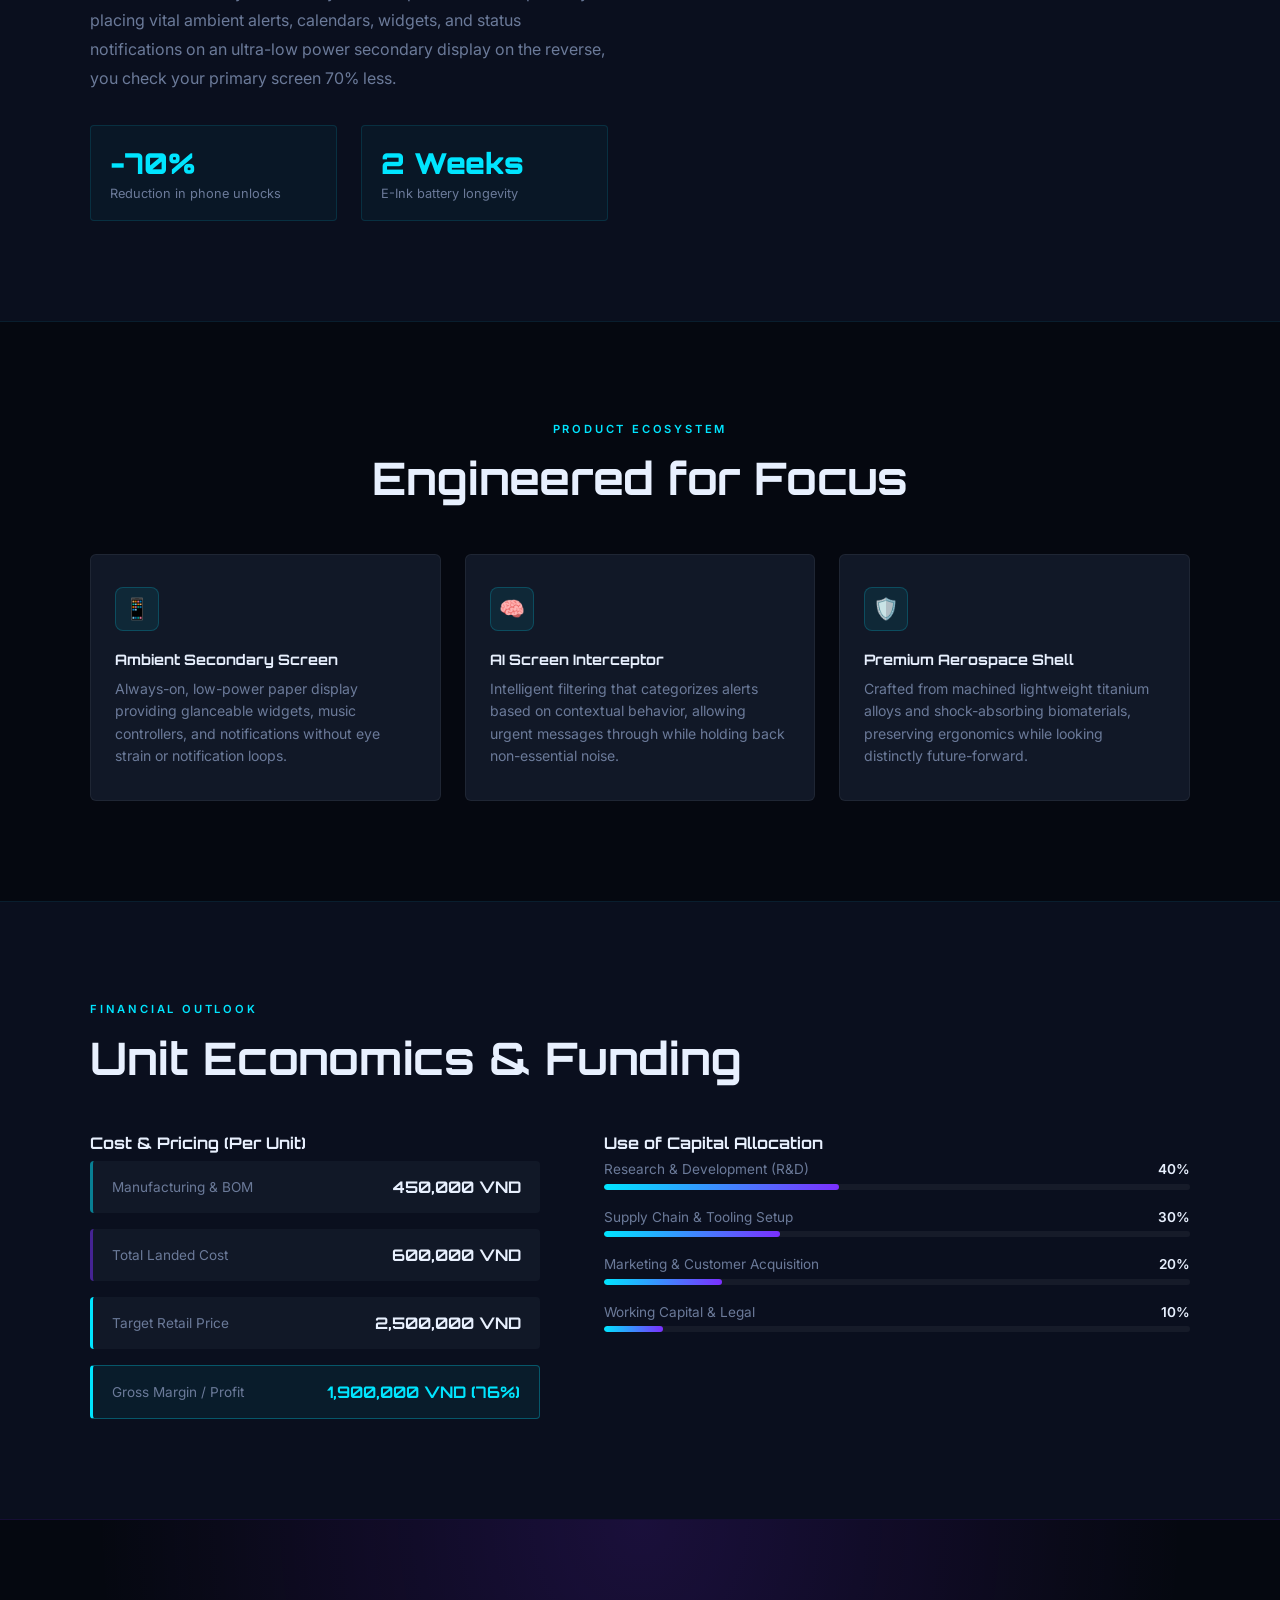
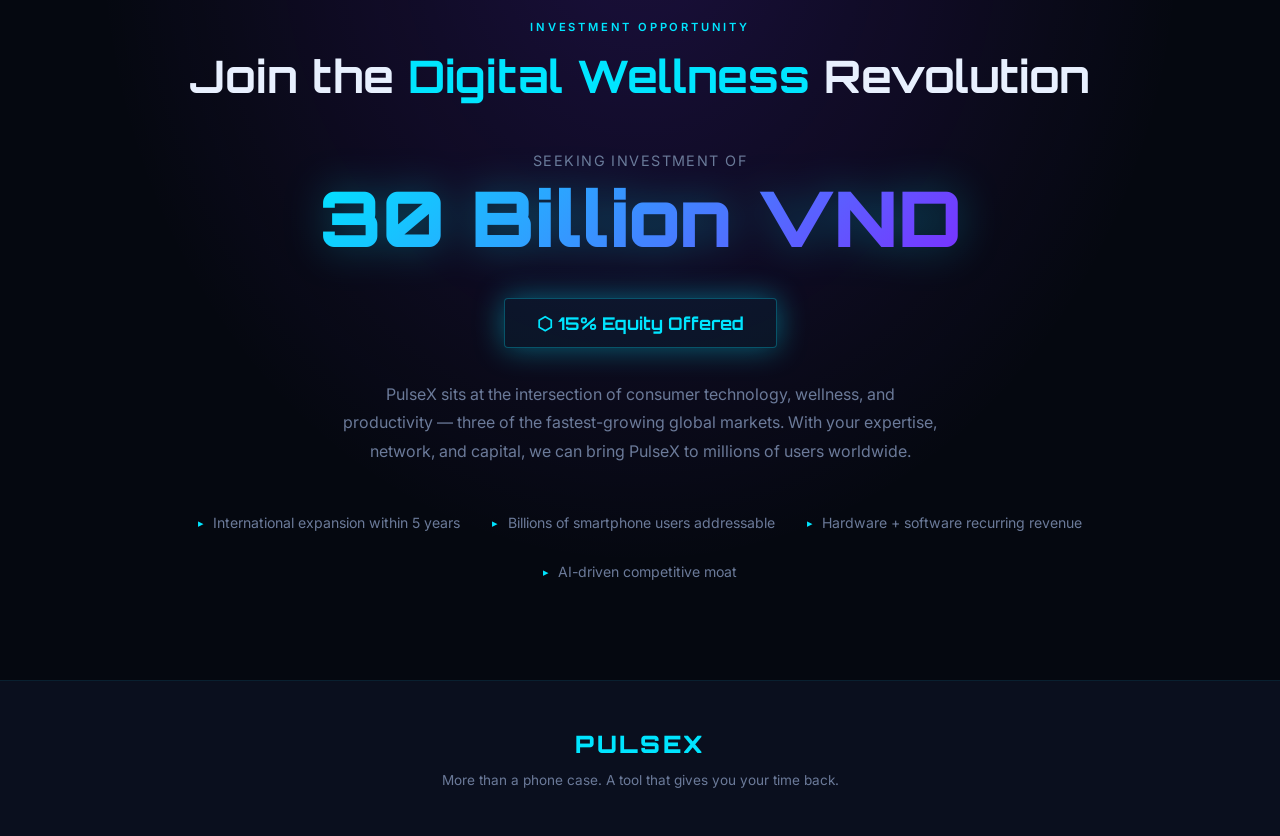
==== commit 15d02775: "split html into css" ====
--- a/index.html
+++ b/index.html
@@ -5,411 +5,16 @@
 <meta name="viewport" content="width=device-width, initial-scale=1.0"/>
 <title>PulseX – Smart Phone Case for Digital Well-Being</title>
 <link href="https://fonts.googleapis.com/css2?family=Orbitron:wght@400;700;900&family=Inter:wght@300;400;500;600&display=swap" rel="stylesheet"/>
-<style>
-  :root {
-    --black: #050810;
-    --deep: #0a0f1e;
-    --card: #111827;
-    --cyan: #00E5FF;
-    --purple: #7B2FFF;
-    --white: #E8F0FE;
-    --dim: #6B7A99;
-    --glow-cyan: 0 0 30px rgba(0,229,255,0.4);
-    --glow-purple: 0 0 30px rgba(123,47,255,0.4);
-  }
-
-  *, *::before, *::after { box-sizing: border-box; margin: 0; padding: 0; }
-
-  html { scroll-behavior: smooth; }
-
-  body {
-    background: var(--black);
-    color: var(--white);
-    font-family: 'Inter', sans-serif;
-    overflow-x: hidden;
-  }
-
-  /* NAV */
-  nav {
-    position: fixed; top: 0; left: 0; right: 0; z-index: 100;
-    display: flex; align-items: center; justify-content: space-between;
-    padding: 1.2rem 5%;
-    background: rgba(5,8,16,0.85);
-    backdrop-filter: blur(12px);
-    border-bottom: 1px solid rgba(0,229,255,0.08);
-  }
-  .nav-logo {
-    font-family: 'Orbitron', sans-serif;
-    font-weight: 900; font-size: 1.3rem;
-    color: var(--cyan);
-    letter-spacing: 0.1em;
-  }
-  .nav-logo span { color: var(--white); }
-  .nav-links { display: flex; gap: 2rem; list-style: none; }
-  .nav-links a {
-    color: var(--dim); font-size: 0.85rem; text-decoration: none;
-    letter-spacing: 0.05em; text-transform: uppercase; font-weight: 500;
-    transition: color 0.2s;
-  }
-  .nav-links a:hover { color: var(--cyan); }
-
-  /* HERO */
-  #hero {
-    min-height: 100vh;
-    display: flex; align-items: center; justify-content: center;
-    position: relative; overflow: hidden;
-    padding: 120px 5% 80px;
-    background: radial-gradient(ellipse at 50% 60%, rgba(123,47,255,0.12) 0%, transparent 65%),
-                radial-gradient(ellipse at 80% 20%, rgba(0,229,255,0.07) 0%, transparent 50%),
-                var(--black);
-  }
-
-  /* grid lines */
-  #hero::before {
-    content: '';
-    position: absolute; inset: 0;
-    background-image:
-      linear-gradient(rgba(0,229,255,0.04) 1px, transparent 1px),
-      linear-gradient(90deg, rgba(0,229,255,0.04) 1px, transparent 1px);
-    background-size: 60px 60px;
-    pointer-events: none;
-  }
-
-  .hero-inner {
-    position: relative; z-index: 2;
-    display: grid; grid-template-columns: 1fr 1fr;
-    gap: 4rem; align-items: center; max-width: 1100px; width: 100%;
-  }
-
-  .hero-tag {
-    display: inline-block;
-    font-size: 0.72rem; letter-spacing: 0.2em; text-transform: uppercase;
-    color: var(--cyan); font-weight: 600;
-    border: 1px solid rgba(0,229,255,0.3);
-    padding: 0.35rem 0.9rem; border-radius: 2px;
-    margin-bottom: 1.5rem;
-    background: rgba(0,229,255,0.05);
-  }
-
-  .hero-title {
-    font-family: 'Orbitron', sans-serif;
-    font-size: clamp(2.4rem, 5vw, 4rem);
-    font-weight: 900;
-    line-height: 1.1;
-    letter-spacing: -0.02em;
-    margin-bottom: 1.5rem;
-  }
-  .hero-title .accent { color: var(--cyan); }
-
-  .hero-sub {
-    color: var(--dim); font-size: 1.05rem; line-height: 1.7;
-    margin-bottom: 2.5rem; max-width: 460px;
-  }
-
-  .hero-cta {
-    display: inline-flex; align-items: center; gap: 0.6rem;
-    background: linear-gradient(135deg, var(--cyan), var(--purple));
-    color: var(--black); font-weight: 700; font-size: 0.9rem;
-    letter-spacing: 0.08em; text-transform: uppercase;
-    padding: 0.9rem 2rem; border-radius: 3px;
-    text-decoration: none;
-    box-shadow: var(--glow-cyan);
-    transition: transform 0.2s, box-shadow 0.2s;
-  }
-  .hero-cta:hover { transform: translateY(-2px); box-shadow: 0 0 50px rgba(0,229,255,0.5); }
-
-  /* PULSE ANIMATION */
-  .pulse-visual {
-    position: relative; display: flex;
-    align-items: center; justify-content: center;
-    height: 420px;
-  }
-
-  .pulse-rings {
-    position: absolute; inset: 0;
-    display: flex; align-items: center; justify-content: center;
-  }
-  .ring {
-    position: absolute;
-    border-radius: 50%;
-    border: 1px solid var(--cyan);
-    animation: pulseRing 3s ease-out infinite;
-  }
-  .ring:nth-child(1) { width: 120px; height: 120px; animation-delay: 0s; }
-  .ring:nth-child(2) { width: 200px; height: 200px; animation-delay: 0.8s; }
-  .ring:nth-child(3) { width: 300px; height: 300px; animation-delay: 1.6s; }
-  .ring:nth-child(4) { width: 400px; height: 400px; animation-delay: 2.4s; }
-
-  @keyframes pulseRing {
-    0%   { opacity: 0.7; transform: scale(0.85); }
-    100% { opacity: 0; transform: scale(1.1); }
-  }
-
-  .phone-case {
-    position: relative; z-index: 2;
-    width: 140px; height: 260px;
-    background: linear-gradient(160deg, #1a1f3a 0%, #0d1020 60%, #1a1f3a 100%);
-    border-radius: 22px;
-    border: 1.5px solid rgba(0,229,255,0.5);
-    box-shadow: var(--glow-cyan), 0 0 80px rgba(123,47,255,0.3), inset 0 0 20px rgba(0,229,255,0.05);
-    display: flex; align-items: center; justify-content: center;
-    flex-direction: column; gap: 0.5rem;
-  }
-  .phone-screen {
-    width: 100px; height: 180px;
-    background: linear-gradient(180deg, #0a0f1e 0%, #050810 100%);
-    border-radius: 12px;
-    display: flex; flex-direction: column;
-    align-items: center; justify-content: center; gap: 8px;
-    padding: 12px;
-  }
-  .screen-bar {
-    width: 100%; height: 4px; border-radius: 2px;
-    background: linear-gradient(90deg, var(--cyan), transparent);
-    animation: screenBar 2s ease-in-out infinite alternate;
-  }
-  .screen-bar:nth-child(2) { width: 70%; animation-delay: 0.3s; background: linear-gradient(90deg, var(--purple), transparent); }
-  .screen-bar:nth-child(3) { width: 85%; animation-delay: 0.6s; }
-  .screen-bar:nth-child(4) { width: 55%; animation-delay: 0.9s; background: linear-gradient(90deg, var(--purple), transparent); }
-  .screen-icon {
-    font-size: 1.8rem; margin-bottom: 4px;
-  }
-
-  @keyframes screenBar {
-    from { opacity: 0.4; }
-    to   { opacity: 1; }
-  }
-
-  /* SECTIONS */
-  section { padding: 100px 5%; }
-  .section-inner { max-width: 1100px; margin: 0 auto; }
-
-  .eyebrow {
-    font-size: 0.7rem; letter-spacing: 0.25em; text-transform: uppercase;
-    color: var(--cyan); font-weight: 600; margin-bottom: 1rem;
-  }
-  .section-title {
-    font-family: 'Orbitron', sans-serif;
-    font-size: clamp(1.8rem, 3.5vw, 2.8rem);
-    font-weight: 700; line-height: 1.2;
-    margin-bottom: 1.5rem;
-  }
-  .section-title .acc { color: var(--cyan); }
-
-  /* PROBLEM + SOLUTION */
-  #problem {
-    background: var(--deep);
-    border-top: 1px solid rgba(0,229,255,0.07);
-    border-bottom: 1px solid rgba(0,229,255,0.07);
-  }
-
-  .two-col {
-    display: grid; grid-template-columns: 1fr 1fr;
-    gap: 4rem; align-items: start;
-  }
-
-  .prob-body, .sol-body {
-    color: var(--dim); font-size: 1rem; line-height: 1.8;
-  }
-
-  .divider-line {
-    width: 1px; background: linear-gradient(to bottom, transparent, rgba(0,229,255,0.4), transparent);
-    align-self: stretch;
-  }
-
-  .stat-grid {
-    display: grid; grid-template-columns: 1fr 1fr;
-    gap: 1.5rem; margin-top: 2rem;
-  }
-  .stat-card {
-    background: rgba(0,229,255,0.04);
-    border: 1px solid rgba(0,229,255,0.12);
-    border-radius: 4px; padding: 1.2rem;
-  }
-  .stat-num {
-    font-family: 'Orbitron', sans-serif;
-    font-size: 1.8rem; font-weight: 900; color: var(--cyan);
-  }
-  .stat-label { font-size: 0.8rem; color: var(--dim); margin-top: 0.3rem; }
-
-  /* FEATURES */
-  #features { background: var(--black); }
-
-  .features-grid {
-    display: grid; grid-template-columns: repeat(3, 1fr);
-    gap: 1.5rem; margin-top: 3rem;
-  }
-  .feature-card {
-    background: var(--card);
-    border: 1px solid rgba(255,255,255,0.06);
-    border-radius: 6px; padding: 2rem 1.5rem;
-    transition: border-color 0.3s, transform 0.3s;
-    position: relative; overflow: hidden;
-  }
-  .feature-card::before {
-    content: '';
-    position: absolute; top: 0; left: 0; right: 0; height: 2px;
-    background: linear-gradient(90deg, var(--cyan), var(--purple));
-    transform: scaleX(0); transform-origin: left;
-    transition: transform 0.3s;
-  }
-  .feature-card:hover { border-color: rgba(0,229,255,0.2); transform: translateY(-4px); }
-  .feature-card:hover::before { transform: scaleX(1); }
-
-  .feat-icon {
-    width: 44px; height: 44px;
-    background: rgba(0,229,255,0.08);
-    border: 1px solid rgba(0,229,255,0.2);
-    border-radius: 8px;
-    display: flex; align-items: center; justify-content: center;
-    font-size: 1.3rem; margin-bottom: 1.2rem;
-  }
-  .feat-title {
-    font-family: 'Orbitron', sans-serif;
-    font-size: 0.9rem; font-weight: 700;
-    margin-bottom: 0.6rem; color: var(--white);
-  }
-  .feat-desc { font-size: 0.88rem; color: var(--dim); line-height: 1.6; }
-
-  /* PRICING / BUSINESS MODEL */
-  #pricing {
-    background: var(--deep);
-    border-top: 1px solid rgba(0,229,255,0.07);
-  }
-
-  .pricing-layout {
-    display: grid; grid-template-columns: 1fr 1.3fr;
-    gap: 4rem; align-items: start; margin-top: 3rem;
-  }
-
-  .cost-breakdown { display: flex; flex-direction: column; gap: 1rem; }
-  .cost-row {
-    display: flex; align-items: center; justify-content: space-between;
-    padding: 1rem 1.2rem;
-    background: var(--card); border-radius: 4px;
-    border-left: 3px solid transparent;
-  }
-  .cost-row.mfg { border-left-color: rgba(0,229,255,0.5); }
-  .cost-row.total { border-left-color: rgba(123,47,255,0.5); }
-  .cost-row.retail { border-left-color: var(--cyan); }
-  .cost-row.profit {
-    border: 1px solid rgba(0,229,255,0.3);
-    border-left: 3px solid var(--cyan);
-    background: rgba(0,229,255,0.06);
-  }
-  .cost-label { font-size: 0.85rem; color: var(--dim); }
-  .cost-value {
-    font-family: 'Orbitron', sans-serif;
-    font-size: 1rem; font-weight: 700; color: var(--white);
-  }
-  .cost-row.profit .cost-value { color: var(--cyan); }
-
-  .invest-allocation { display: flex; flex-direction: column; gap: 1.2rem; }
-  .alloc-title {
-    font-family: 'Orbitron', sans-serif;
-    font-size: 1rem; font-weight: 700; margin-bottom: 0.5rem;
-    color: var(--white);
-  }
-  .alloc-item { display: flex; flex-direction: column; gap: 0.4rem; }
-  .alloc-header { display: flex; justify-content: space-between; font-size: 0.85rem; color: var(--dim); }
-  .alloc-pct { color: var(--white); font-weight: 600; }
-  .alloc-bar-track {
-    height: 6px; background: rgba(255,255,255,0.05); border-radius: 3px; overflow: hidden;
-  }
-  .alloc-bar-fill {
-    height: 100%; border-radius: 3px;
-    background: linear-gradient(90deg, var(--cyan), var(--purple));
-    transition: width 1s ease;
-  }
-
-  /* INVESTMENT */
-  #investment {
-    background: radial-gradient(ellipse at 50% 0%, rgba(123,47,255,0.18) 0%, transparent 60%),
-                var(--black);
-    text-align: center;
-    border-top: 1px solid rgba(123,47,255,0.15);
-  }
-
-  .invest-hero {
-    display: flex; flex-direction: column; align-items: center; gap: 2rem;
-    margin-top: 3rem;
-  }
-
-  .invest-amount {
-    font-family: 'Orbitron', sans-serif;
-    font-size: clamp(2.5rem, 6vw, 5rem);
-    font-weight: 900;
-    background: linear-gradient(135deg, var(--cyan), var(--purple));
-    -webkit-background-clip: text; -webkit-text-fill-color: transparent;
-    background-clip: text;
-    filter: drop-shadow(0 0 20px rgba(0,229,255,0.3));
-  }
-  .invest-label { color: var(--dim); font-size: 0.9rem; letter-spacing: 0.1em; text-transform: uppercase; }
-
-  .equity-badge {
-    display: inline-flex; align-items: center; gap: 0.5rem;
-    font-family: 'Orbitron', sans-serif;
-    font-size: 1.1rem; font-weight: 700;
-    color: var(--cyan);
-    border: 1px solid rgba(0,229,255,0.3);
-    padding: 0.8rem 2rem; border-radius: 4px;
-    background: rgba(0,229,255,0.05);
-    box-shadow: var(--glow-cyan);
-  }
-
-  .invest-pitch {
-    max-width: 600px; color: var(--dim); line-height: 1.8; font-size: 1rem;
-  }
-
-  .vision-points {
-    display: flex; gap: 2rem; flex-wrap: wrap; justify-content: center; margin-top: 1rem;
-  }
-  .vision-pt {
-    display: flex; align-items: center; gap: 0.6rem;
-    font-size: 0.88rem; color: var(--dim);
-  }
-  .vision-pt::before {
-    content: '▸'; color: var(--cyan); font-size: 0.7rem;
-  }
-
-  /* FOOTER */
-  footer {
-    background: var(--deep);
-    border-top: 1px solid rgba(0,229,255,0.08);
-    padding: 3rem 5%;
-    text-align: center;
-  }
-  .footer-logo {
-    font-family: 'Orbitron', sans-serif;
-    font-size: 1.5rem; font-weight: 900; color: var(--cyan);
-    letter-spacing: 0.1em; margin-bottom: 0.8rem;
-  }
-  .footer-tagline { color: var(--dim); font-size: 0.85rem; }
-
-  /* RESPONSIVE */
-  @media (max-width: 768px) {
-    .hero-inner, .two-col, .features-grid, .pricing-layout {
-      grid-template-columns: 1fr; gap: 2.5rem;
-    }
-    .divider-line { display: none; }
-    .pulse-visual { height: 280px; }
-    .ring:nth-child(4) { display: none; }
-    nav { padding: 1rem 4%; }
-    .nav-links { gap: 1rem; }
-  }
-
-  @media (prefers-reduced-motion: reduce) {
-    .ring, .screen-bar { animation: none; }
-  }
-</style>
+<link rel="stylesheet" href="style.css"/>
+
 </head>
 <body>
 
 <!-- NAV -->
 <nav>
-  <div class="nav-logo"><img src="[data-uri]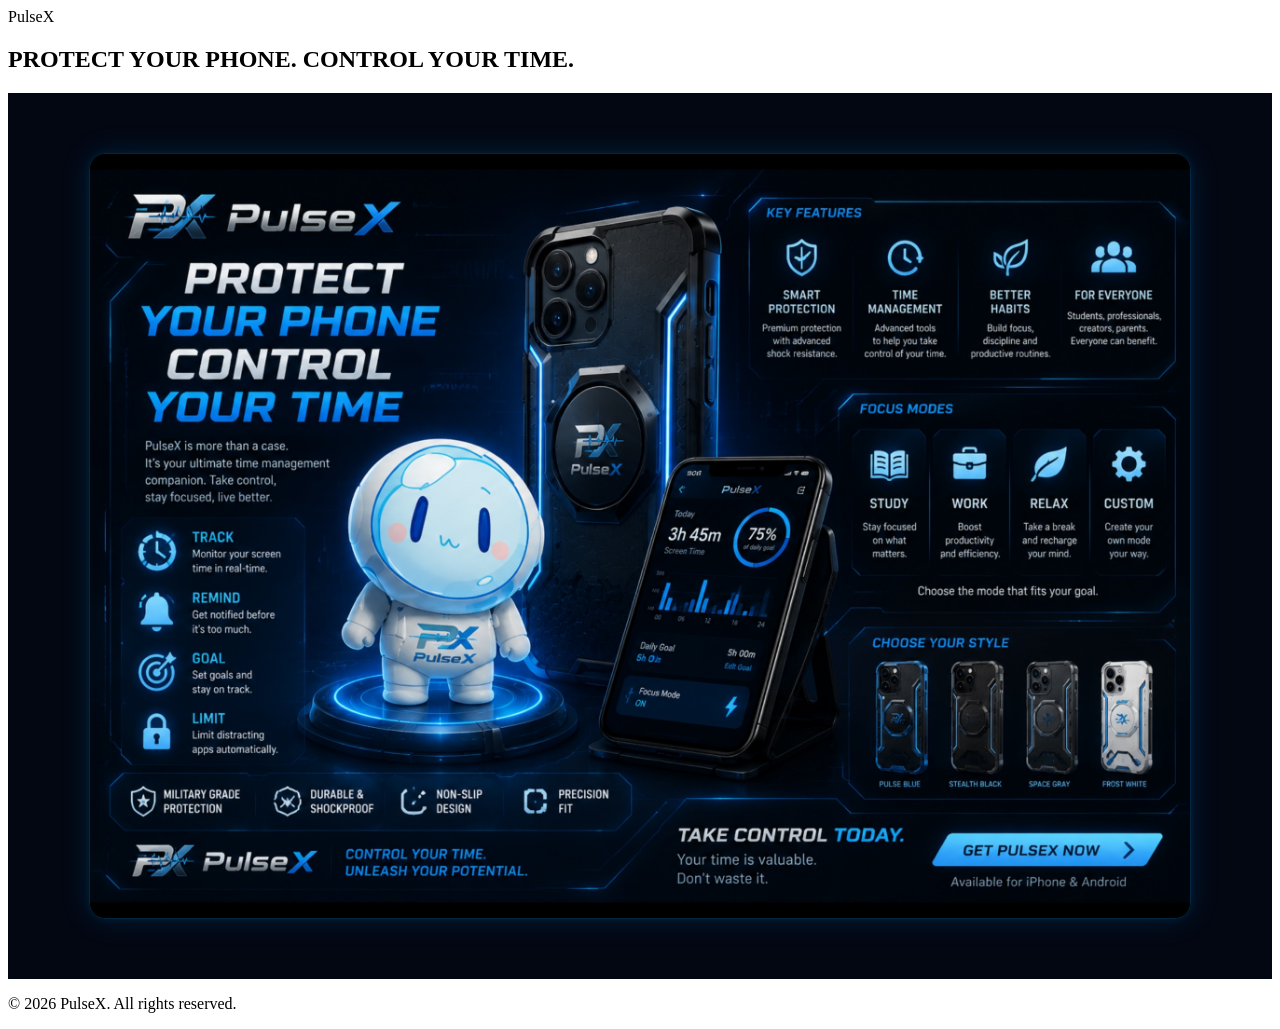
==== commit 0d7537b7: "add new page & img" ====
--- a/index.html
+++ b/index.html
@@ -1,210 +1,38 @@
 <!DOCTYPE html>
 <html lang="en">
 <head>
-<meta charset="UTF-8"/>
-<meta name="viewport" content="width=device-width, initial-scale=1.0"/>
-<title>PulseX – Smart Phone Case for Digital Well-Being</title>
-<link href="https://fonts.googleapis.com/css2?family=Orbitron:wght@400;700;900&family=Inter:wght@300;400;500;600&display=swap" rel="stylesheet"/>
-<link rel="stylesheet" href="style.css"/>
-
+    <meta charset="UTF-8">
+    <meta name="viewport" content="width=device-width, initial-scale=1.0">
+    <title>PulseX - Control Your Time</title>
+    <link rel="stylesheet" href="style.css">
 </head>
 <body>
 
-<!-- NAV -->
-<nav>
-  <div class="nav-logo">PULSEX<span>.</span></div>
-  <ul class="nav-links">
-    <li><a href="#problem">The Problem</a></li>
-    <li><a href="#features">Features</a></li>
-    <li><a href="#pricing">Business</a></li>
-    <li><a href="#investment">Invest</a></li>
-  </ul>
-</nav>
+    <!-- Existing Header / Navigation -->
+    <header>
+        <div class="logo">PulseX</div>
+    </header>
 
-<!-- HERO -->
-<section id="hero">
-  <div class="hero-inner">
-    <div>
-      <div class="hero-tag">A New Paradigm</div>
-      <h1 class="hero-title">Take Back Control of Your <span class="accent">Time</span></h1>
-      <p class="hero-sub">
-        PulseX is a premium, beautifully crafted smart phone case equipped with a minimal e-ink display on the back. It bridges your essential metrics without the addictive distractions of high-refresh screens.
-      </p>
-      <a href="#investment" class="hero-cta">Explore Opportunity &rarr;</a>
-    </div>
-    
-    <div class="pulse-visual">
-      <div class="pulse-rings">
-        <div class="ring"></div>
-        <div class="ring"></div>
-        <div class="ring"></div>
-        <div class="ring"></div>
-      </div>
-      <div class="phone-case">
-        <div class="phone-screen">
-          <div class="screen-icon">⏱️</div>
-          <div class="screen-bar"></div>
-          <div class="screen-bar"></div>
-          <div class="screen-bar"></div>
-          <div class="screen-bar"></div>
-        </div>
-      </div>
-    </div>
-  </div>
-</section>
+    <!-- Existing Main Content Sections -->
+    <main>
+        <section class="hero">
+            <h1>PROTECT YOUR PHONE. CONTROL YOUR TIME.</h1>
+        </section>
+        
+        <!-- ... Other existing sections ... -->
 
-<!-- PROBLEM / SOLUTION -->
-<section id="problem">
-  <div class="section-inner">
-    <div class="two-col">
-      <div>
-        <div class="eyebrow">The Crisis</div>
-        <h2 class="section-title">The Digital Addiction</h2>
-        <p class="prob-body">
-          Average smartphone users check their screen over 150 times a day, feeding a loop of dopamine and micro-distractions. High-refresh OLED displays and endless algorithmic loops are designed to break your attention span.
-        </p>
-        <div class="stat-grid">
-          <div class="stat-card">
-            <div class="stat-num">4.5+</div>
-            <div class="stat-label">Hours average daily screen time</div>
-          </div>
-          <div class="stat-card">
-            <div class="stat-num">88%</div>
-            <div class="stat-label">Report screen anxiety daily</div>
-          </div>
-        </div>
-      </div>
-      
-      <div class="divider-line"></div>
-      
-      <div>
-        <div class="eyebrow">The Solution</div>
-        <h2 class="section-title">The Dual Screen Philosophy</h2>
-        <p class="sol-body">
-          PulseX doesn't ask you to ditch your smartphone. It intercepts it. By placing vital ambient alerts, calendars, widgets, and status notifications on an ultra-low power secondary display on the reverse, you check your primary screen 70% less.
-        </p>
-        <div class="stat-grid">
-          <div class="stat-card">
-            <div class="stat-num">-70%</div>
-            <div class="stat-label">Reduction in phone unlocks</div>
-          </div>
-          <div class="stat-card">
-            <div class="stat-num">2 Weeks</div>
-            <div class="stat-label">E-Ink battery longevity</div>
-          </div>
-        </div>
-      </div>
-    </div>
-  </div>
-</section>
+        <!-- NEW PRODUCT SHOWCASE SECTION -->
+        <section id="product-showcase">
+            <div class="showcase-container">
+                <img src="IMG_1350.PNG.jpg" alt="PulseX Product Features" class="showcase-img">
+            </div>
+        </section>
+    </main>
 
-<!-- FEATURES -->
-<section id="features">
-  <div class="section-inner">
-    <div class="eyebrow" style="text-align:center;">Product Ecosystem</div>
-    <h2 class="section-title" style="text-align:center;">Engineered for Focus</h2>
-    <div class="features-grid">
-      <div class="feature-card">
-        <div class="feat-icon">📱</div>
-        <h3 class="feat-title">Ambient Secondary Screen</h3>
-        <p class="feat-desc">Always-on, low-power paper display providing glanceable widgets, music controllers, and notifications without eye strain or notification loops.</p>
-      </div>
-      <div class="feature-card">
-        <div class="feat-icon">🧠</div>
-        <h3 class="feat-title">AI Screen Interceptor</h3>
-        <p class="feat-desc">Intelligent filtering that categorizes alerts based on contextual behavior, allowing urgent messages through while holding back non-essential noise.</p>
-      </div>
-      <div class="feature-card">
-        <div class="feat-icon">🛡️</div>
-        <h3 class="feat-title">Premium Aerospace Shell</h3>
-        <p class="feat-desc">Crafted from machined lightweight titanium alloys and shock-absorbing biomaterials, preserving ergonomics while looking distinctly future-forward.</p>
-      </div>
-    </div>
-  </div>
-</section>
-
-<!-- PRICING / FINANCIAL ALLOCATION -->
-<section id="pricing">
-  <div class="section-inner">
-    <div class="eyebrow">Financial Outlook</div>
-    <h2 class="section-title">Unit Economics & Funding</h2>
-    <div class="pricing-layout">
-      <div>
-        <div class="alloc-title">Cost & Pricing (Per Unit)</div>
-        <div class="cost-breakdown">
-          <div class="cost-row mfg">
-            <span class="cost-label">Manufacturing & BOM</span>
-            <span class="cost-value">450,000 VND</span>
-          </div>
-          <div class="cost-row total">
-            <span class="cost-label">Total Landed Cost</span>
-            <span class="cost-value">600,000 VND</span>
-          </div>
-          <div class="cost-row retail">
-            <span class="cost-label">Target Retail Price</span>
-            <span class="cost-value">2,500,000 VND</span>
-          </div>
-          <div class="cost-row profit">
-            <span class="cost-label">Gross Margin / Profit</span>
-            <span class="cost-value">1,900,000 VND (76%)</span>
-          </div>
-        </div>
-      </div>
-      
-      <div>
-        <div class="alloc-title">Use of Capital Allocation</div>
-        <div class="invest-allocation">
-          <div class="alloc-item">
-            <div class="alloc-header"><span>Research & Development (R&D)</span><span class="alloc-pct">40%</span></div>
-            <div class="alloc-bar-track"><div class="alloc-bar-fill" style="width:40%"></div></div>
-          </div>
-          <div class="alloc-item">
-            <div class="alloc-header"><span>Supply Chain & Tooling Setup</span><span class="alloc-pct">30%</span></div>
-            <div class="alloc-bar-track"><div class="alloc-bar-fill" style="width:30%"></div></div>
-          </div>
-          <div class="alloc-item">
-            <div class="alloc-header"><span>Marketing & Customer Acquisition</span><span class="alloc-pct">20%</span></div>
-            <div class="alloc-bar-track"><div class="alloc-bar-fill" style="width:20%"></div></div>
-          </div>
-          <div class="alloc-item">
-            <div class="alloc-header"><span>Working Capital & Legal</span><span class="alloc-pct">10%</span></div>
-            <div class="alloc-bar-track"><div class="alloc-bar-fill" style="width:10%"></div></div>
-          </div>
-        </div>
-      </div>
-    </div>
-  </div>
-</section>
-
-<!-- INVESTMENT PITCH -->
-<section id="investment">
-  <div class="section-inner">
-    <div class="eyebrow">Investment Opportunity</div>
-    <h2 class="section-title">Join the <span class="acc">Digital Wellness</span> Revolution</h2>
-    <div class="invest-hero">
-      <div>
-        <div class="invest-label">Seeking Investment Of</div>
-        <div class="invest-amount">30 Billion VND</div>
-      </div>
-      <div class="equity-badge">⬡ 15% Equity Offered</div>
-      <p class="invest-pitch">
-        PulseX sits at the intersection of consumer technology, wellness, and productivity — three of the fastest-growing global markets. With your expertise, network, and capital, we can bring PulseX to millions of users worldwide.
-      </p>
-      <div class="vision-points">
-        <div class="vision-pt">International expansion within 5 years</div>
-        <div class="vision-pt">Billions of smartphone users addressable</div>
-        <div class="vision-pt">Hardware + software recurring revenue</div>
-        <div class="vision-pt">AI-driven competitive moat</div>
-      </div>
-    </div>
-  </div>
-</section>
-
-<!-- FOOTER -->
-<footer>
-  <div class="footer-logo">PULSEX</div>
-  <p class="footer-tagline">More than a phone case. A tool that gives you your time back.</p>
-</footer>
+    <!-- Existing Footer -->
+    <footer>
+        <p>&copy; 2026 PulseX. All rights reserved.</p>
+    </footer>
 
 </body>
 </html>
--- a/style.css
+++ b/style.css
@@ -1,395 +1,47 @@
-:root {
-    --black: #050810;
-    --deep: #0a0f1e;
-    --card: #111827;
-    --cyan: #00E5FF;
-    --purple: #7B2FFF;
-    --white: #E8F0FE;
-    --dim: #6B7A99;
-    --glow-cyan: 0 0 30px rgba(0,229,255,0.4);
-    --glow-purple: 0 0 30px rgba(123,47,255,0.4);
-  }
+/* Add this snippet at the very bottom of your existing style.css file */
 
-  *, *::before, *::after { box-sizing: border-box; margin: 0; padding: 0; }
+/* ==========================================
+   PRODUCT SHOWCASE IMAGE SECTION
+   ========================================== */
 
-  html { scroll-behavior: smooth; }
+#product-showcase {
+    padding: 60px 20px;
+    background: #030712; /* Matches the deep dark theme */
+    display: flex;
+    justify-content: center;
+    align-items: center;
+}
 
-  body {
-    background: var(--black);
-    color: var(--white);
-    font-family: 'Inter', sans-serif;
-    overflow-x: hidden;
-  }
+.showcase-container {
+    max-width: 1100px;
+    width: 100%;
+    border-radius: 16px;
+    overflow: hidden;
+    /* Cyber ambient glow to match the image styling */
+    box-shadow: 0 0 30px rgba(0, 162, 255, 0.15), 
+                0 0 10px rgba(0, 162, 255, 0.1);
+    border: 1px solid rgba(0, 162, 255, 0.2);
+    transition: transform 0.3s ease;
+}
 
-  /* NAV */
-  nav {
-    position: fixed; top: 0; left: 0; right: 0; z-index: 100;
-    display: flex; align-items: center; justify-content: space-between;
-    padding: 1.2rem 5%;
-    background: rgba(5,8,16,0.85);
-    backdrop-filter: blur(12px);
-    border-bottom: 1px solid rgba(0,229,255,0.08);
-  }
-  .nav-logo {
-    font-family: 'Orbitron', sans-serif;
-    font-weight: 900; font-size: 1.3rem;
-    color: var(--cyan);
-    letter-spacing: 0.1em;
-  }
-  .nav-logo span { color: var(--white); }
-  .nav-links { display: flex; gap: 2rem; list-style: none; }
-  .nav-links a {
-    color: var(--dim); font-size: 0.85rem; text-decoration: none;
-    letter-spacing: 0.05em; text-transform: uppercase; font-weight: 500;
-    transition: color 0.2s;
-  }
-  .nav-links a:hover { color: var(--cyan); }
+.showcase-container:hover {
+    transform: scale(1.01);
+}
 
-  /* HERO */
-  #hero {
-    min-height: 100vh;
-    display: flex; align-items: center; justify-content: center;
-    position: relative; overflow: hidden;
-    padding: 120px 5% 80px;
-    background: radial-gradient(ellipse at 50% 60%, rgba(123,47,255,0.12) 0%, transparent 65%),
-                radial-gradient(ellipse at 80% 20%, rgba(0,229,255,0.07) 0%, transparent 50%),
-                var(--black);
-  }
+.showcase-img {
+    width: 100%;
+    height: auto;
+    display: block; /* Removes unwanted bottom whitespace */
+    object-fit: cover;
+}
 
-  /* grid lines */
-  #hero::before {
-    content: '';
-    position: absolute; inset: 0;
-    background-image:
-      linear-gradient(rgba(0,229,255,0.04) 1px, transparent 1px),
-      linear-gradient(90deg, rgba(0,229,255,0.04) 1px, transparent 1px);
-    background-size: 60px 60px;
-    pointer-events: none;
-  }
-
-  .hero-inner {
-    position: relative; z-index: 2;
-    display: grid; grid-template-columns: 1fr 1fr;
-    gap: 4rem; align-items: center; max-width: 1100px; width: 100%;
-  }
-
-  .hero-tag {
-    display: inline-block;
-    font-size: 0.72rem; letter-spacing: 0.2em; text-transform: uppercase;
-    color: var(--cyan); font-weight: 600;
-    border: 1px solid rgba(0,229,255,0.3);
-    padding: 0.35rem 0.9rem; border-radius: 2px;
-    margin-bottom: 1.5rem;
-    background: rgba(0,229,255,0.05);
-  }
-
-  .hero-title {
-    font-family: 'Orbitron', sans-serif;
-    font-size: clamp(2.4rem, 5vw, 4rem);
-    font-weight: 900;
-    line-height: 1.1;
-    letter-spacing: -0.02em;
-    margin-bottom: 1.5rem;
-  }
-  .hero-title .accent { color: var(--cyan); }
-
-  .hero-sub {
-    color: var(--dim); font-size: 1.05rem; line-height: 1.7;
-    margin-bottom: 2.5rem; max-width: 460px;
-  }
-
-  .hero-cta {
-    display: inline-flex; align-items: center; gap: 0.6rem;
-    background: linear-gradient(135deg, var(--cyan), var(--purple));
-    color: var(--black); font-weight: 700; font-size: 0.9rem;
-    letter-spacing: 0.08em; text-transform: uppercase;
-    padding: 0.9rem 2rem; border-radius: 3px;
-    text-decoration: none;
-    box-shadow: var(--glow-cyan);
-    transition: transform 0.2s, box-shadow 0.2s;
-  }
-  .hero-cta:hover { transform: translateY(-2px); box-shadow: 0 0 50px rgba(0,229,255,0.5); }
-
-  /* PULSE ANIMATION */
-  .pulse-visual {
-    position: relative; display: flex;
-    align-items: center; justify-content: center;
-    height: 420px;
-  }
-
-  .pulse-rings {
-    position: absolute; inset: 0;
-    display: flex; align-items: center; justify-content: center;
-  }
-  .ring {
-    position: absolute;
-    border-radius: 50%;
-    border: 1px solid var(--cyan);
-    animation: pulseRing 3s ease-out infinite;
-  }
-  .ring:nth-child(1) { width: 120px; height: 120px; animation-delay: 0s; }
-  .ring:nth-child(2) { width: 200px; height: 200px; animation-delay: 0.8s; }
-  .ring:nth-child(3) { width: 300px; height: 300px; animation-delay: 1.6s; }
-  .ring:nth-child(4) { width: 400px; height: 400px; animation-delay: 2.4s; }
-
-  @keyframes pulseRing {
-    0%   { opacity: 0.7; transform: scale(0.85); }
-    100% { opacity: 0; transform: scale(1.1); }
-  }
-
-  .phone-case {
-    position: relative; z-index: 2;
-    width: 140px; height: 260px;
-    background: linear-gradient(160deg, #1a1f3a 0%, #0d1020 60%, #1a1f3a 100%);
-    border-radius: 22px;
-    border: 1.5px solid rgba(0,229,255,0.5);
-    box-shadow: var(--glow-cyan), 0 0 80px rgba(123,47,255,0.3), inset 0 0 20px rgba(0,229,255,0.05);
-    display: flex; align-items: center; justify-content: center;
-    flex-direction: column; gap: 0.5rem;
-  }
-  .phone-screen {
-    width: 100px; height: 180px;
-    background: linear-gradient(180deg, #0a0f1e 0%, #050810 100%);
-    border-radius: 12px;
-    display: flex; flex-direction: column;
-    align-items: center; justify-content: center; gap: 8px;
-    padding: 12px;
-  }
-  .screen-bar {
-    width: 100%; height: 4px; border-radius: 2px;
-    background: linear-gradient(90deg, var(--cyan), transparent);
-    animation: screenBar 2s ease-in-out infinite alternate;
-  }
-  .screen-bar:nth-child(2) { width: 70%; animation-delay: 0.3s; background: linear-gradient(90deg, var(--purple), transparent); }
-  .screen-bar:nth-child(3) { width: 85%; animation-delay: 0.6s; }
-  .screen-bar:nth-child(4) { width: 55%; animation-delay: 0.9s; background: linear-gradient(90deg, var(--purple), transparent); }
-  .screen-icon {
-    font-size: 1.8rem; margin-bottom: 4px;
-  }
-
-  @keyframes screenBar {
-    from { opacity: 0.4; }
-    to   { opacity: 1; }
-  }
-
-  /* SECTIONS */
-  section { padding: 100px 5%; }
-  .section-inner { max-width: 1100px; margin: 0 auto; }
-
-  .eyebrow {
-    font-size: 0.7rem; letter-spacing: 0.25em; text-transform: uppercase;
-    color: var(--cyan); font-weight: 600; margin-bottom: 1rem;
-  }
-  .section-title {
-    font-family: 'Orbitron', sans-serif;
-    font-size: clamp(1.8rem, 3.5vw, 2.8rem);
-    font-weight: 700; line-height: 1.2;
-    margin-bottom: 1.5rem;
-  }
-  .section-title .acc { color: var(--cyan); }
-
-  /* PROBLEM + SOLUTION */
-  #problem {
-    background: var(--deep);
-    border-top: 1px solid rgba(0,229,255,0.07);
-    border-bottom: 1px solid rgba(0,229,255,0.07);
-  }
-
-  .two-col {
-    display: grid; grid-template-columns: 1fr 1fr;
-    gap: 4rem; align-items: start;
-  }
-
-  .prob-body, .sol-body {
-    color: var(--dim); font-size: 1rem; line-height: 1.8;
-  }
-
-  .divider-line {
-    width: 1px; background: linear-gradient(to bottom, transparent, rgba(0,229,255,0.4), transparent);
-    align-self: stretch;
-  }
-
-  .stat-grid {
-    display: grid; grid-template-columns: 1fr 1fr;
-    gap: 1.5rem; margin-top: 2rem;
-  }
-  .stat-card {
-    background: rgba(0,229,255,0.04);
-    border: 1px solid rgba(0,229,255,0.12);
-    border-radius: 4px; padding: 1.2rem;
-  }
-  .stat-num {
-    font-family: 'Orbitron', sans-serif;
-    font-size: 1.8rem; font-weight: 900; color: var(--cyan);
-  }
-  .stat-label { font-size: 0.8rem; color: var(--dim); margin-top: 0.3rem; }
-
-  /* FEATURES */
-  #features { background: var(--black); }
-
-  .features-grid {
-    display: grid; grid-template-columns: repeat(3, 1fr);
-    gap: 1.5rem; margin-top: 3rem;
-  }
-  .feature-card {
-    background: var(--card);
-    border: 1px solid rgba(255,255,255,0.06);
-    border-radius: 6px; padding: 2rem 1.5rem;
-    transition: border-color 0.3s, transform 0.3s;
-    position: relative; overflow: hidden;
-  }
-  .feature-card::before {
-    content: '';
-    position: absolute; top: 0; left: 0; right: 0; height: 2px;
-    background: linear-gradient(90deg, var(--cyan), var(--purple));
-    transform: scaleX(0); transform-origin: left;
-    transition: transform 0.3s;
-  }
-  .feature-card:hover { border-color: rgba(0,229,255,0.2); transform: translateY(-4px); }
-  .feature-card:hover::before { transform: scaleX(1); }
-
-  .feat-icon {
-    width: 44px; height: 44px;
-    background: rgba(0,229,255,0.08);
-    border: 1px solid rgba(0,229,255,0.2);
-    border-radius: 8px;
-    display: flex; align-items: center; justify-content: center;
-    font-size: 1.3rem; margin-bottom: 1.2rem;
-  }
-  .feat-title {
-    font-family: 'Orbitron', sans-serif;
-    font-size: 0.9rem; font-weight: 700;
-    margin-bottom: 0.6rem; color: var(--white);
-  }
-  .feat-desc { font-size: 0.88rem; color: var(--dim); line-height: 1.6; }
-
-  /* PRICING / BUSINESS MODEL */
-  #pricing {
-    background: var(--deep);
-    border-top: 1px solid rgba(0,229,255,0.07);
-  }
-
-  .pricing-layout {
-    display: grid; grid-template-columns: 1fr 1.3fr;
-    gap: 4rem; align-items: start; margin-top: 3rem;
-  }
-
-  .cost-breakdown { display: flex; flex-direction: column; gap: 1rem; }
-  .cost-row {
-    display: flex; align-items: center; justify-content: space-between;
-    padding: 1rem 1.2rem;
-    background: var(--card); border-radius: 4px;
-    border-left: 3px solid transparent;
-  }
-  .cost-row.mfg { border-left-color: rgba(0,229,255,0.5); }
-  .cost-row.total { border-left-color: rgba(123,47,255,0.5); }
-  .cost-row.retail { border-left-color: var(--cyan); }
-  .cost-row.profit {
-    border: 1px solid rgba(0,229,255,0.3);
-    border-left: 3px solid var(--cyan);
-    background: rgba(0,229,255,0.06);
-  }
-  .cost-label { font-size: 0.85rem; color: var(--dim); }
-  .cost-value {
-    font-family: 'Orbitron', sans-serif;
-    font-size: 1rem; font-weight: 700; color: var(--white);
-  }
-  .cost-row.profit .cost-value { color: var(--cyan); }
-
-  .invest-allocation { display: flex; flex-direction: column; gap: 1.2rem; }
-  .alloc-title {
-    font-family: 'Orbitron', sans-serif;
-    font-size: 1rem; font-weight: 700; margin-bottom: 0.5rem;
-    color: var(--white);
-  }
-  .alloc-item { display: flex; flex-direction: column; gap: 0.4rem; }
-  .alloc-header { display: flex; justify-content: space-between; font-size: 0.85rem; color: var(--dim); }
-  .alloc-pct { color: var(--white); font-weight: 600; }
-  .alloc-bar-track {
-    height: 6px; background: rgba(255,255,255,0.05); border-radius: 3px; overflow: hidden;
-  }
-  .alloc-bar-fill {
-    height: 100%; border-radius: 3px;
-    background: linear-gradient(90deg, var(--cyan), var(--purple));
-    transition: width 1s ease;
-  }
-
-  /* INVESTMENT */
-  #investment {
-    background: radial-gradient(ellipse at 50% 0%, rgba(123,47,255,0.18) 0%, transparent 60%),
-                var(--black);
-    text-align: center;
-    border-top: 1px solid rgba(123,47,255,0.15);
-  }
-
-  .invest-hero {
-    display: flex; flex-direction: column; align-items: center; gap: 2rem;
-    margin-top: 3rem;
-  }
-
-  .invest-amount {
-    font-family: 'Orbitron', sans-serif;
-    font-size: clamp(2.5rem, 6vw, 5rem);
-    font-weight: 900;
-    background: linear-gradient(135deg, var(--cyan), var(--purple));
-    -webkit-background-clip: text; -webkit-text-fill-color: transparent;
-    background-clip: text;
-    filter: drop-shadow(0 0 20px rgba(0,229,255,0.3));
-  }
-  .invest-label { color: var(--dim); font-size: 0.9rem; letter-spacing: 0.1em; text-transform: uppercase; }
-
-  .equity-badge {
-    display: inline-flex; align-items: center; gap: 0.5rem;
-    font-family: 'Orbitron', sans-serif;
-    font-size: 1.1rem; font-weight: 700;
-    color: var(--cyan);
-    border: 1px solid rgba(0,229,255,0.3);
-    padding: 0.8rem 2rem; border-radius: 4px;
-    background: rgba(0,229,255,0.05);
-    box-shadow: var(--glow-cyan);
-  }
-
-  .invest-pitch {
-    max-width: 600px; color: var(--dim); line-height: 1.8; font-size: 1rem;
-  }
-
-  .vision-points {
-    display: flex; gap: 2rem; flex-wrap: wrap; justify-content: center; margin-top: 1rem;
-  }
-  .vision-pt {
-    display: flex; align-items: center; gap: 0.6rem;
-    font-size: 0.88rem; color: var(--dim);
-  }
-  .vision-pt::before {
-    content: '▸'; color: var(--cyan); font-size: 0.7rem;
-  }
-
-  /* FOOTER */
-  footer {
-    background: var(--deep);
-    border-top: 1px solid rgba(0,229,255,0.08);
-    padding: 3rem 5%;
-    text-align: center;
-  }
-  .footer-logo {
-    font-family: 'Orbitron', sans-serif;
-    font-size: 1.5rem; font-weight: 900; color: var(--cyan);
-    letter-spacing: 0.1em; margin-bottom: 0.8rem;
-  }
-  .footer-tagline { color: var(--dim); font-size: 0.85rem; }
-
-  /* RESPONSIVE */
-  @media (max-width: 768px) {
-    .hero-inner, .two-col, .features-grid, .pricing-layout {
-      grid-template-columns: 1fr; gap: 2.5rem;
+/* Responsive adjustments for mobile viewports */
+@media (max-width: 768px) {
+    #product-showcase {
+        padding: 30px 15px;
     }
-    .divider-line { display: none; }
-    .pulse-visual { height: 280px; }
-    .ring:nth-child(4) { display: none; }
-    nav { padding: 1rem 4%; }
-    .nav-links { gap: 1rem; }
-  }
-
-  @media (prefers-reduced-motion: reduce) {
-    .ring, .screen-bar { animation: none; }
+    
+    .showcase-container {
+        border-radius: 8px;
+    }
   }
